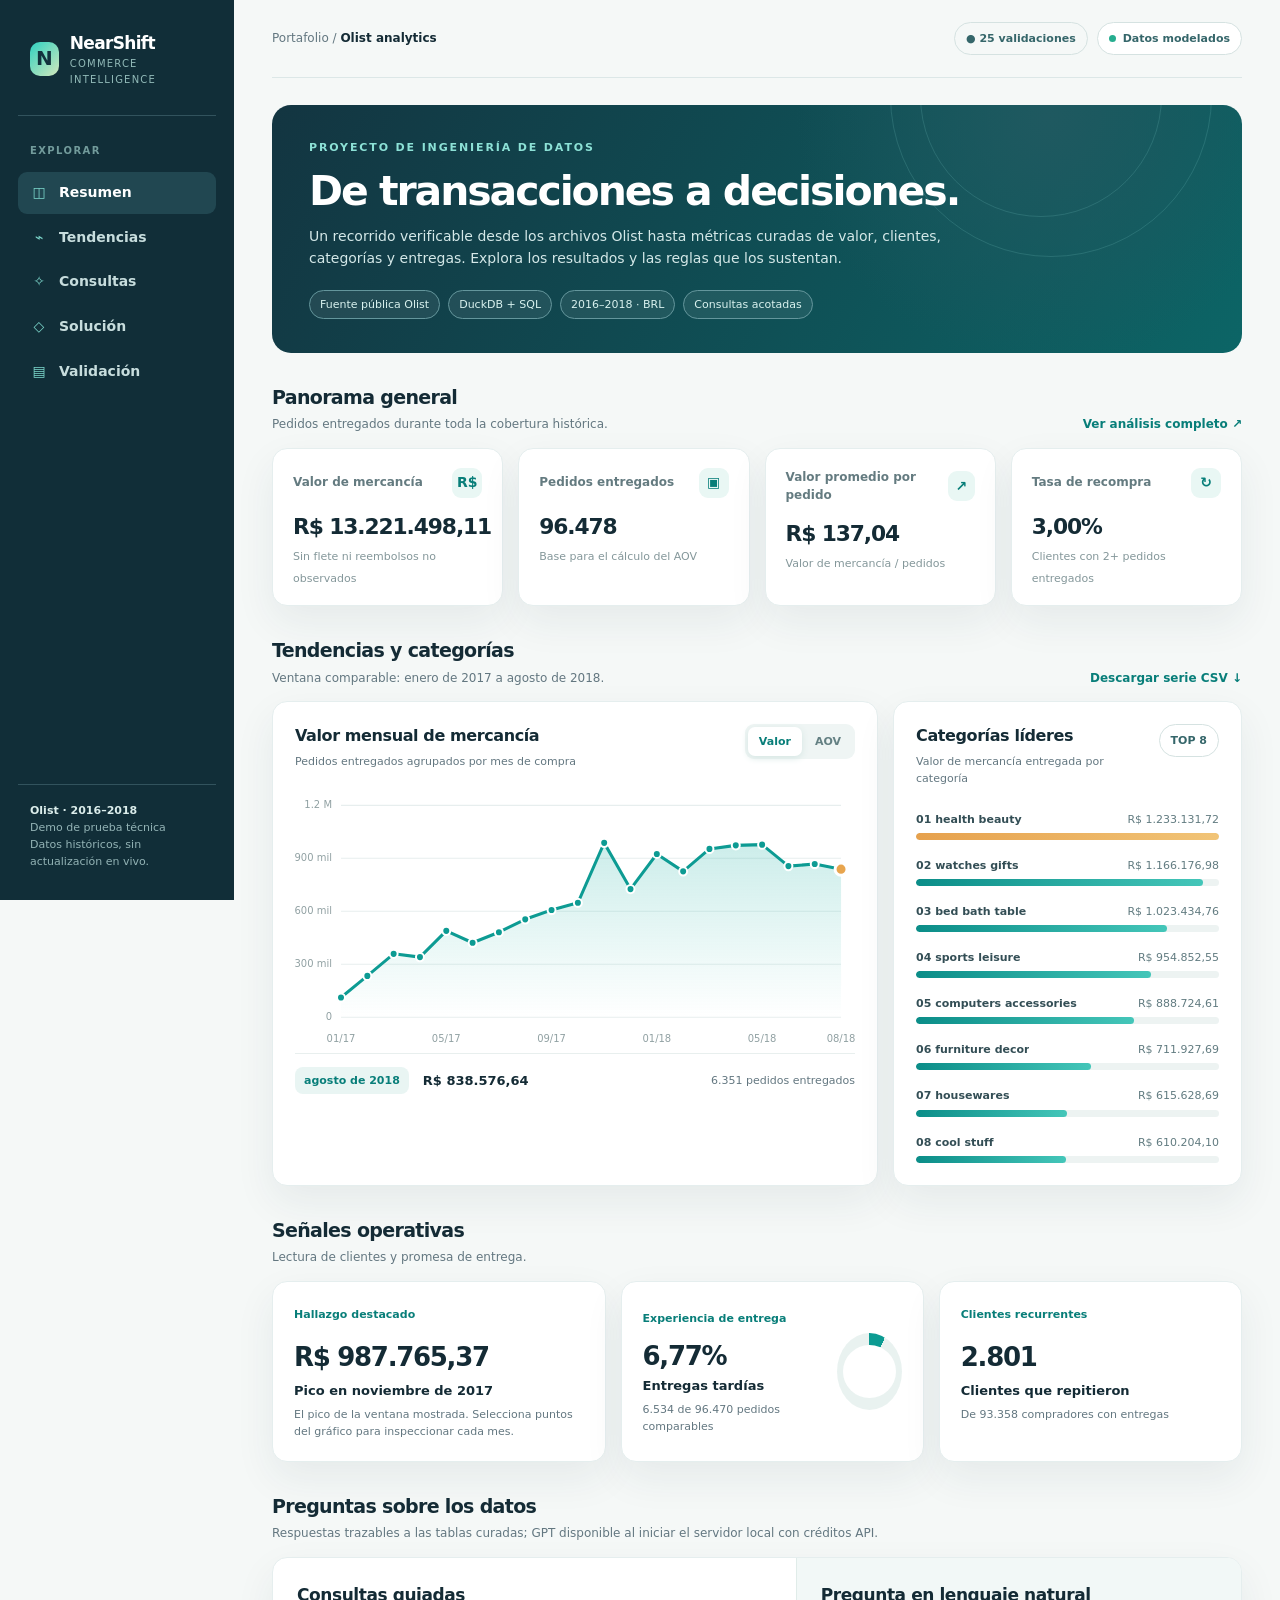
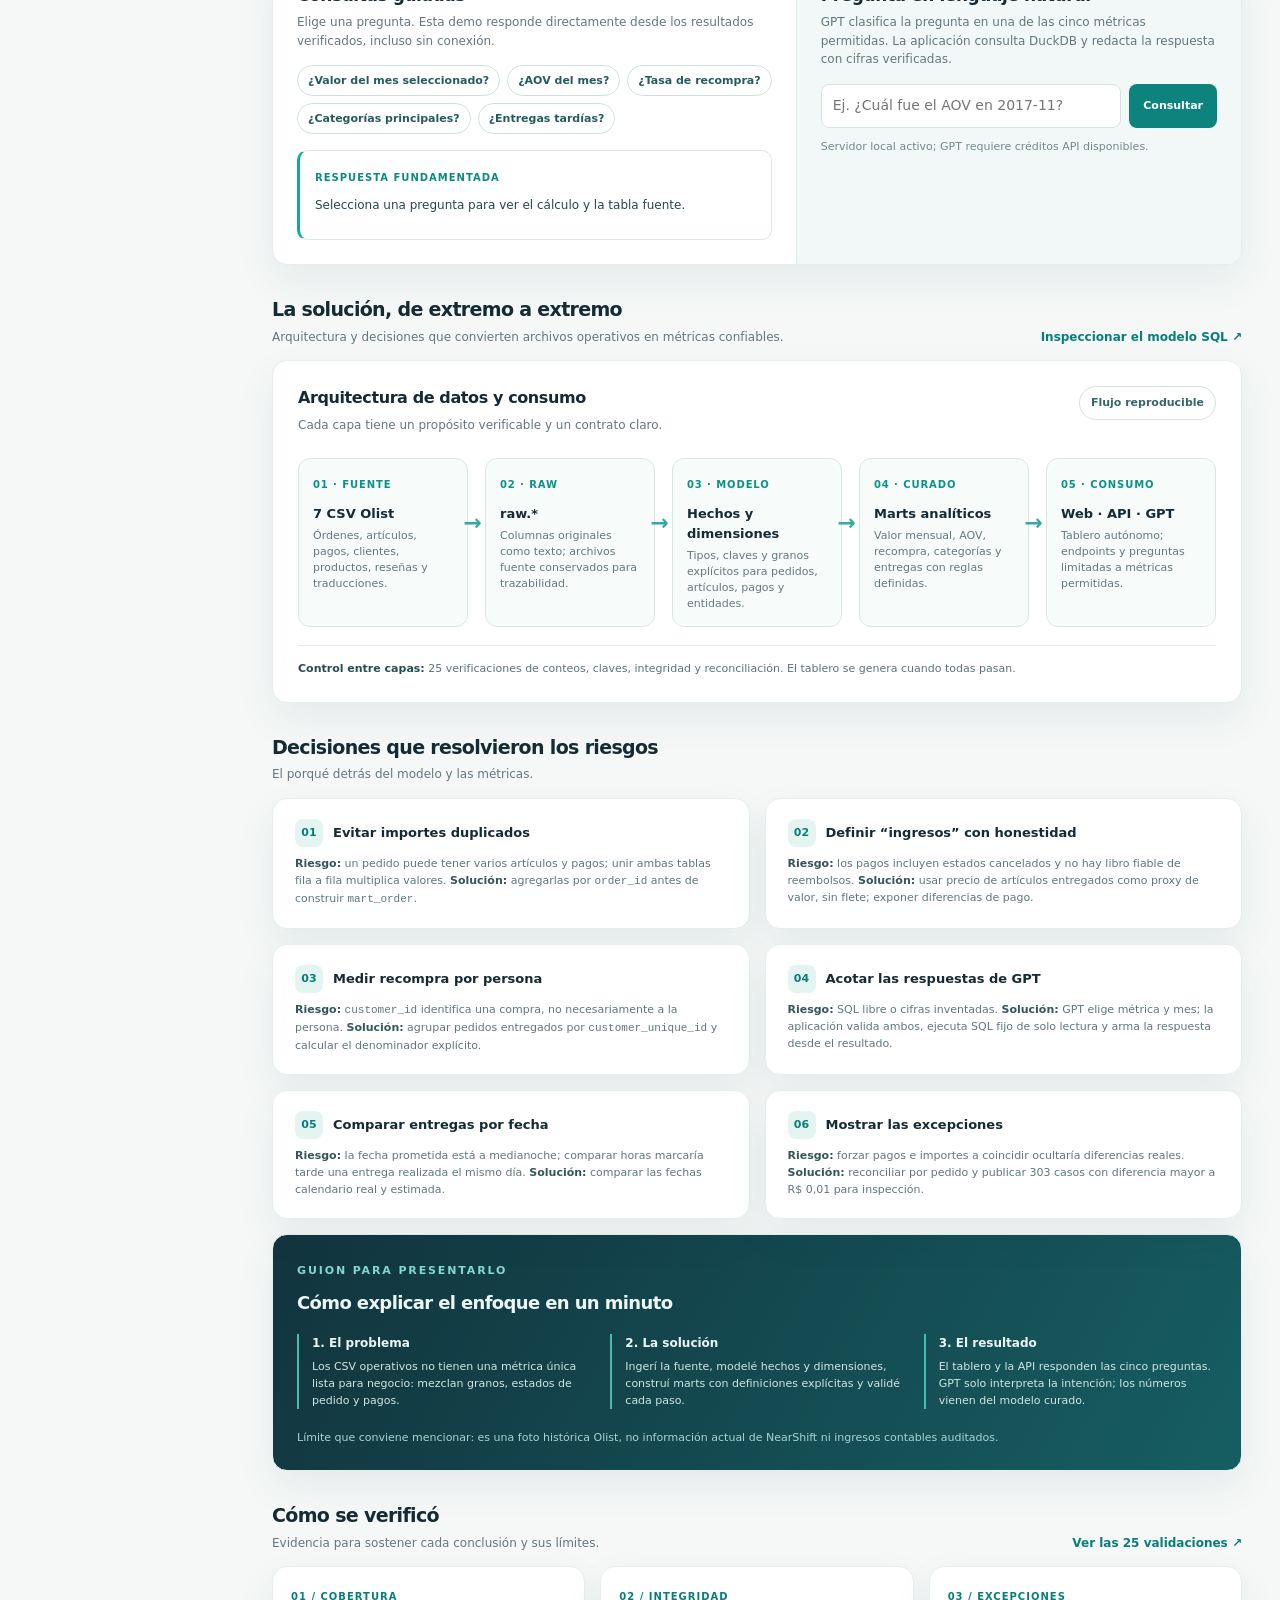
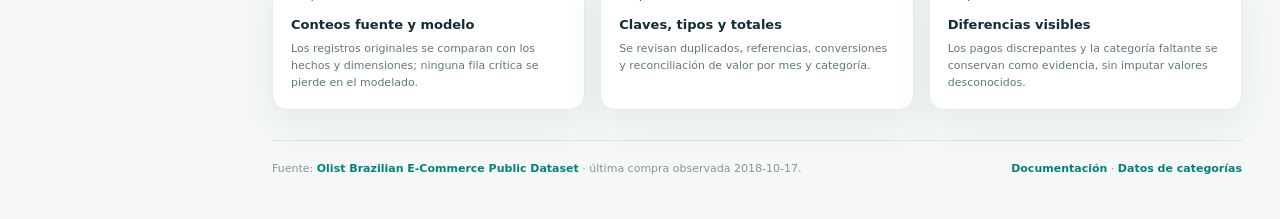
==== showcase/index.html @ 946c764b "Initial NearShift Olist analytics showcase" ====
<!doctype html>
<html lang="es">
<head>
  <meta charset="utf-8">
  <meta name="viewport" content="width=device-width, initial-scale=1">
  <title>NearShift | Olist Commerce Intelligence</title>
  <meta name="description" content="Demo interactiva de ingeniería y analítica de datos sobre el dataset histórico Olist.">
  <style>
    :root{--ink:#142b35;--muted:#637780;--line:#dce7e7;--paper:#f5f8f7;--card:#fff;--teal:#087e79;--teal2:#11a69c;--navy:#12323d;--amber:#e9a64b;--shadow:0 16px 40px rgba(23,63,70,.07)}
    *{box-sizing:border-box}html{scroll-behavior:smooth}body{margin:0;background:var(--paper);color:var(--ink);font-family:Inter,ui-sans-serif,system-ui,-apple-system,"Segoe UI",sans-serif;font-size:14px;line-height:1.55}button,input,select{font:inherit}button{cursor:pointer}a{color:inherit;text-decoration:none}a:hover{text-decoration:underline}
    .shell{display:grid;grid-template-columns:234px minmax(0,1fr);min-height:100vh}.sidebar{background:#112e38;color:#d9e9e8;padding:30px 18px;position:sticky;top:0;height:100vh;display:flex;flex-direction:column}.brand{display:flex;align-items:center;gap:11px;padding:0 12px 28px;border-bottom:1px solid #32535d}.brand-mark{width:34px;height:34px;border-radius:10px;background:linear-gradient(135deg,#2fd1c1,#d3e8bc);display:grid;place-items:center;color:#12323d;font-weight:900;font-size:20px}.brand strong{display:block;color:#fff;font-size:17px;letter-spacing:-.04em}.brand small{display:block;color:#92bab8;font-size:10px;letter-spacing:.12em;text-transform:uppercase}.nav-title{color:#729b9b;text-transform:uppercase;letter-spacing:.14em;font-size:10px;font-weight:800;margin:27px 12px 10px}.nav a{display:flex;gap:11px;align-items:center;padding:10px 12px;border-radius:9px;color:#c7dddd;font-weight:600;margin:3px 0}.nav a:hover,.nav a.active{background:#214751;color:white;text-decoration:none}.nav .icon{width:18px;text-align:center;color:#7bd5ca}.sidebar-bottom{margin-top:auto;padding:17px 12px 0;border-top:1px solid #32535d;color:#93b3b5;font-size:11px}.sidebar-bottom strong{color:#dbedeb}.content{min-width:0;padding:0 38px 45px;max-width:1600px;width:100%;margin:auto}.topbar{height:78px;display:flex;justify-content:space-between;align-items:center;border-bottom:1px solid var(--line);gap:16px}.breadcrumb{font-size:12px;color:var(--muted)}.breadcrumb strong{color:var(--ink)}.top-actions{display:flex;gap:9px;align-items:center}.top-pill{font-size:11px;font-weight:750;white-space:nowrap;padding:7px 11px;border:1px solid #d5e2e1;border-radius:30px;background:#fff;color:#35666a}.top-pill .dot{display:inline-block;background:#26ad8f;width:7px;height:7px;border-radius:50%;margin-right:7px}.top-pill.ghost{background:transparent}
    .hero{margin:27px 0 24px;padding:34px 37px;background:radial-gradient(circle at 80% 5%,#1f5960 0%,transparent 31%),linear-gradient(120deg,#133541,#0c6566);color:white;border-radius:19px;position:relative;overflow:hidden;min-height:210px;display:flex;align-items:center}.hero:before,.hero:after{content:"";position:absolute;border:1px solid rgba(144,224,214,.16);border-radius:50%;width:320px;height:320px;right:30px;top:-170px}.hero:after{width:240px;height:240px;right:80px;top:-130px}.hero-inner{position:relative;z-index:1;max-width:710px}.eyebrow{font-size:11px;text-transform:uppercase;letter-spacing:.17em;font-weight:800;color:#8ce1d6}.hero h1{font-size:clamp(26px,3.2vw,42px);line-height:1.13;letter-spacing:-.05em;margin:12px 0}.hero p{margin:0;color:#d4e8e8;max-width:650px;font-size:14px}.hero-tags{display:flex;gap:8px;flex-wrap:wrap;margin-top:20px}.hero-tags span{font-size:11px;border:1px solid #64969c;border-radius:30px;padding:5px 10px;color:#d9f2ef;background:#ffffff12}
    .section-heading{display:flex;justify-content:space-between;align-items:end;gap:14px;margin:30px 0 14px}.section-heading h2{font-size:19px;letter-spacing:-.035em;margin:0}.section-heading p{color:var(--muted);font-size:12px;margin:3px 0 0}.text-link{color:var(--teal);font-weight:750;font-size:12px}.kpis{display:grid;grid-template-columns:repeat(4,minmax(0,1fr));gap:15px}.card{background:var(--card);border:1px solid #e5eeee;border-radius:15px;box-shadow:var(--shadow)}.kpi{padding:19px 20px 17px;min-height:144px}.kpi-top{display:flex;justify-content:space-between;align-items:center}.kpi .label{font-size:12px;color:#647b80;font-weight:700}.kpi .glyph{width:30px;height:30px;display:grid;place-items:center;border-radius:9px;background:#e9f7f4;color:var(--teal);font-weight:900}.kpi strong{display:block;letter-spacing:-.05em;font-size:clamp(21px,2.2vw,31px);line-height:1.2;margin:16px 0 5px}.kpi small{font-size:11px;color:#84979a}.grid-main{display:grid;grid-template-columns:minmax(0,1.65fr) minmax(300px,.95fr);gap:15px}.chart-card,.categories-card{padding:22px}.card-head{display:flex;justify-content:space-between;align-items:start;gap:12px}.card-head h3{font-size:16px;margin:0;letter-spacing:-.025em}.card-head p{font-size:11px;color:var(--muted);margin:4px 0 0}.segmented{display:flex;padding:3px;gap:2px;background:#eff5f4;border-radius:9px}.segmented button{border:0;background:transparent;color:#648083;font-size:11px;font-weight:800;padding:6px 11px;border-radius:7px}.segmented button.active{background:#fff;color:var(--teal);box-shadow:0 2px 7px #d5e6e3}.chart-wrap{height:260px;margin-top:19px;position:relative}.chart-wrap svg{height:100%;width:100%;overflow:visible}.chart-wrap .grid{stroke:#e7eeee;stroke-width:1}.chart-wrap .axis{fill:#91a1a3;font-size:10px}.chart-wrap .line{stroke:#0d9b93;stroke-width:3;fill:none;stroke-linecap:round;stroke-linejoin:round}.chart-wrap .area{fill:url(#areaFill)}.chart-wrap .point{fill:#0d9b93;stroke:white;stroke-width:2;cursor:pointer}.chart-wrap .point.selected{fill:#e8a54e;stroke:#fff;stroke-width:3}.selection{display:flex;gap:14px;align-items:center;border-top:1px solid #e8efee;padding-top:13px;margin-top:4px}.selection .month{background:#e9f5f3;color:#087e79;font-size:11px;font-weight:800;padding:5px 9px;border-radius:8px;white-space:nowrap}.selection strong{font-size:13px}.selection span:last-child{color:var(--muted);font-size:11px;margin-left:auto}.cat-list{display:grid;gap:17px;margin-top:24px}.cat-row{display:grid;gap:5px}.cat-label{display:flex;justify-content:space-between;gap:10px;font-size:11px}.cat-label strong{font-size:11px;color:#334e55;white-space:nowrap;overflow:hidden;text-overflow:ellipsis}.cat-label span{color:#627c81;white-space:nowrap}.bar-track{height:7px;background:#edf3f2;border-radius:20px;overflow:hidden}.bar{height:100%;background:linear-gradient(90deg,#0b8d88,#44c6b9);border-radius:20px}.cat-row:first-child .bar{background:linear-gradient(90deg,#e6a14d,#f1c477)}
    .insight-grid{display:grid;grid-template-columns:1.1fr 1fr 1fr;gap:15px}.insight{padding:21px;min-height:178px}.insight .number{font-size:26px;letter-spacing:-.05em;font-weight:850;margin:13px 0 3px}.insight h3{margin:0;font-size:13px}.insight p{font-size:11px;color:var(--muted);margin:5px 0 0}.insight .micro{font-size:11px;color:var(--teal);font-weight:750}.donut{width:77px;height:77px;border-radius:50%;background:conic-gradient(#0c9b92 var(--pct),#e9f2f0 0);display:grid;place-items:center;margin:10px 0}.donut:after{content:"";display:block;width:53px;height:53px;background:white;border-radius:50%}.insight.flex{display:flex;align-items:center;justify-content:space-between;gap:15px}.insight.flex .number{margin:7px 0 0}.query-card{display:grid;grid-template-columns:1.08fr .92fr;gap:0;overflow:hidden}.query-left{padding:24px}.query-right{padding:24px;background:#f2f8f7;border-left:1px solid #e0ece9}.query-card h3{margin:0;font-size:17px;letter-spacing:-.025em}.query-card p{font-size:12px;color:var(--muted);margin:5px 0 15px}.question-pills{display:flex;gap:7px;flex-wrap:wrap}.question-pills button{border:1px solid #cde2df;background:#fff;color:#235b61;border-radius:20px;padding:6px 10px;font-size:11px;font-weight:700}.question-pills button:hover{border-color:#0e9c91;color:#087e79}.answer{margin-top:16px;background:#fff;border:1px solid #dce9e7;border-left:3px solid #12a89d;border-radius:10px;padding:15px;min-height:90px}.answer .answer-tag{font-size:10px;letter-spacing:.1em;text-transform:uppercase;color:#0a8b82;font-weight:850}.answer p{color:#254750;margin:8px 0 0;font-size:12px}.ask-form{display:flex;gap:8px}.ask-form input{min-width:0;flex:1;border:1px solid #d4e3e0;border-radius:8px;padding:10px 11px;background:#fff;outline-color:#0c9b92}.ask-form button,.primary{background:#0c837d;border:0;color:white;border-radius:8px;padding:10px 14px;font-weight:800;font-size:11px}.ask-form button:hover,.primary:hover{background:#096c68}.status{font-size:11px;min-height:18px;margin-top:10px;color:#72898c}.status.error{color:#aa573b}.method-grid{display:grid;grid-template-columns:repeat(3,1fr);gap:15px}.method{padding:18px}.method .step{font-size:10px;color:var(--teal);font-weight:850;letter-spacing:.1em}.method h3{font-size:13px;margin:8px 0 5px}.method p{font-size:11px;color:var(--muted);margin:0}.footer{display:flex;justify-content:space-between;gap:15px;border-top:1px solid var(--line);margin-top:30px;padding-top:19px;color:#82969a;font-size:11px}.footer a{color:var(--teal);font-weight:700}
    .kpi strong{font-size:clamp(20px,1.7vw,26px);white-space:nowrap}
    .architecture{padding:25px;overflow:hidden}.architecture-header{display:flex;justify-content:space-between;gap:15px;align-items:start}.architecture-header h3{font-size:16px;margin:0;letter-spacing:-.025em}.architecture-header p{font-size:12px;color:var(--muted);margin:5px 0 0}.architecture-flow{display:grid;grid-template-columns:repeat(5,minmax(0,1fr));gap:17px;margin:23px 0 18px}.architecture-node{position:relative;border:1px solid #d9e7e4;background:#f7fbfa;border-radius:12px;padding:14px;min-height:132px}.architecture-node:not(:last-child):after{content:'→';position:absolute;right:-15px;top:47px;color:#36aaa1;font-size:22px;font-weight:900;z-index:1}.architecture-node .step{color:#0a9289;font-size:10px;font-weight:850;letter-spacing:.09em}.architecture-node strong{display:block;font-size:13px;margin:9px 0 4px}.architecture-node p{font-size:11px;line-height:1.45;color:#627a7f;margin:0}.architecture-footer{border-top:1px solid #e3ecea;padding-top:14px;color:#5b7378;font-size:11px}.architecture-footer strong{color:#244d53}
    .decision-grid{display:grid;grid-template-columns:repeat(2,minmax(0,1fr));gap:15px}.decision{padding:20px 22px}.decision-head{display:flex;align-items:center;gap:10px}.decision-number{display:grid;place-items:center;flex:none;width:28px;height:28px;border-radius:8px;background:#e4f5f1;color:#087e79;font-size:11px;font-weight:900}.decision h3{font-size:13px;margin:0}.decision p{font-size:11px;color:#5e777d;margin:8px 0 0}.decision p strong{color:#34555c}.presenter{margin-top:15px;padding:24px;background:linear-gradient(120deg,#12343e,#165e62);color:#ecf7f5}.presenter .eyebrow{color:#80d9cb}.presenter h3{font-size:18px;letter-spacing:-.035em;margin:8px 0 17px}.presenter-steps{display:grid;grid-template-columns:repeat(3,minmax(0,1fr));gap:20px}.presenter-steps div{border-left:2px solid #46bdb0;padding-left:13px}.presenter-steps strong{display:block;font-size:12px}.presenter-steps p{color:#d0e6e3;font-size:11px;margin:6px 0 0}.presenter-note{font-size:11px;color:#a9d4ce;margin:20px 0 0}
    @media(max-width:1180px){.kpis{grid-template-columns:repeat(2,1fr)}.grid-main{grid-template-columns:1fr}.insight-grid{grid-template-columns:repeat(2,1fr)}.insight-grid .insight:first-child{grid-column:span 2}.query-card{grid-template-columns:1fr}.query-right{border-left:0;border-top:1px solid #e0ece9}}
    @media(max-width:1180px){.architecture-flow{grid-template-columns:repeat(3,minmax(0,1fr))}.architecture-node:not(:last-child):after{display:none}}
    @media(max-width:750px){.shell{display:block}.sidebar{height:auto;position:static;padding:13px 16px;flex-direction:row;align-items:center;justify-content:space-between}.brand{border:0;padding:0}.sidebar-bottom,.nav-title{display:none}.nav{display:flex;gap:4px}.nav a{font-size:0;padding:8px;margin:0}.nav .icon{font-size:16px}.content{padding:0 16px 26px}.topbar{height:58px}.top-pill.ghost{display:none}.hero{padding:26px 23px;min-height:0}.kpis{gap:9px}.grid-main,.insight-grid,.method-grid{gap:9px}.query-card{margin-top:0}.footer{display:block}}
    @media(max-width:750px){.architecture-flow{grid-template-columns:repeat(2,minmax(0,1fr))}.presenter-steps{grid-template-columns:1fr;gap:13px}.decision-grid{grid-template-columns:1fr}}
    @media(max-width:500px){.kpis,.insight-grid,.method-grid{grid-template-columns:1fr}.insight-grid .insight:first-child{grid-column:auto}.kpi{min-height:120px}.card-head{flex-direction:column}.selection{flex-wrap:wrap}.selection span:last-child{margin-left:0}.top-actions .top-pill{font-size:10px}.chart-card,.categories-card,.query-left,.query-right{padding:18px}}
    @media(max-width:500px){.architecture-flow{grid-template-columns:1fr}.architecture{padding:18px}.architecture-header{display:block}}
  </style>
</head>
<body>
<div class="shell">
  <aside class="sidebar" aria-label="Navegación">
    <div class="brand"><div class="brand-mark">N</div><div><strong>NearShift</strong><small>Commerce Intelligence</small></div></div>
    <div class="nav-title">Explorar</div>
    <nav class="nav"><a href="#resumen" class="active" aria-label="Resumen"><span class="icon">◫</span> Resumen</a><a href="#tendencias" aria-label="Tendencias"><span class="icon">⌁</span> Tendencias</a><a href="#consultas" aria-label="Consultas"><span class="icon">✧</span> Consultas</a><a href="#solucion" aria-label="Solución"><span class="icon">◇</span> Solución</a><a href="#metodologia" aria-label="Validación"><span class="icon">▤</span> Validación</a></nav>
    <div class="sidebar-bottom"><strong>Olist · 2016–2018</strong><br>Demo de prueba técnica<br>Datos históricos, sin actualización en vivo.</div>
  </aside>
  <main class="content" id="resumen">
    <header class="topbar"><div class="breadcrumb">Portafolio <span aria-hidden="true">/</span> <strong>Olist analytics</strong></div><div class="top-actions"><span class="top-pill ghost">● 25 validaciones</span><span class="top-pill"><span class="dot"></span>Datos modelados</span></div></header>
    <section class="hero" aria-labelledby="title"><div class="hero-inner"><div class="eyebrow">Proyecto de ingeniería de datos</div><h1 id="title">De transacciones a decisiones.</h1><p>Un recorrido verificable desde los archivos Olist hasta métricas curadas de valor, clientes, categorías y entregas. Explora los resultados y las reglas que los sustentan.</p><div class="hero-tags"><span>Fuente pública Olist</span><span>DuckDB + SQL</span><span>2016–2018 · BRL</span><span>Consultas acotadas</span></div></div></section>
    <div class="section-heading"><div><h2>Panorama general</h2><p>Pedidos entregados durante toda la cobertura histórica.</p></div><a class="text-link" href="../reports/INSIGHTS.md">Ver análisis completo ↗</a></div>
    <section class="kpis" aria-label="Indicadores principales">
      <article class="card kpi"><div class="kpi-top"><span class="label">Valor de mercancía</span><span class="glyph">R$</span></div><strong id="kpi-value">—</strong><small>Sin flete ni reembolsos no observados</small></article>
      <article class="card kpi"><div class="kpi-top"><span class="label">Pedidos entregados</span><span class="glyph">▣</span></div><strong id="kpi-orders">—</strong><small>Base para el cálculo del AOV</small></article>
      <article class="card kpi"><div class="kpi-top"><span class="label">Valor promedio por pedido</span><span class="glyph">↗</span></div><strong id="kpi-aov">—</strong><small>Valor de mercancía / pedidos</small></article>
      <article class="card kpi"><div class="kpi-top"><span class="label">Tasa de recompra</span><span class="glyph">↻</span></div><strong id="kpi-repeat">—</strong><small>Clientes con 2+ pedidos entregados</small></article>
    </section>
    <div class="section-heading" id="tendencias"><div><h2>Tendencias y categorías</h2><p>Ventana comparable: enero de 2017 a agosto de 2018.</p></div><a class="text-link" href="../reports/monthly_metrics.csv" download>Descargar serie CSV ↓</a></div>
    <section class="grid-main">
      <article class="card chart-card"><div class="card-head"><div><h3 id="chart-title">Valor mensual de mercancía</h3><p>Pedidos entregados agrupados por mes de compra</p></div><div class="segmented" role="group" aria-label="Métrica del gráfico"><button id="mode-value" class="active" type="button">Valor</button><button id="mode-aov" type="button">AOV</button></div></div><div class="chart-wrap" id="trend-chart" role="img" aria-label="Tendencia mensual interactiva"></div><div class="selection"><span class="month" id="selected-month">—</span><strong id="selected-value">—</strong><span id="selected-orders">—</span></div></article>
      <article class="card categories-card"><div class="card-head"><div><h3>Categorías líderes</h3><p>Valor de mercancía entregada por categoría</p></div><span class="top-pill ghost">TOP 8</span></div><div class="cat-list" id="category-list"></div></article>
    </section>
    <div class="section-heading"><div><h2>Señales operativas</h2><p>Lectura de clientes y promesa de entrega.</p></div></div>
    <section class="insight-grid">
      <article class="card insight"><span class="micro">Hallazgo destacado</span><div class="number" id="peak-value">—</div><h3 id="peak-title">Mes con mayor valor</h3><p>El pico de la ventana mostrada. Selecciona puntos del gráfico para inspeccionar cada mes.</p></article>
      <article class="card insight flex"><div><span class="micro">Experiencia de entrega</span><div class="number" id="late-rate">—</div><h3>Entregas tardías</h3><p id="late-detail">—</p></div><div class="donut" id="late-donut" aria-hidden="true"></div></article>
      <article class="card insight"><span class="micro">Clientes recurrentes</span><div class="number" id="repeat-count">—</div><h3>Clientes que repitieron</h3><p id="repeat-detail">—</p></article>
    </section>
    <div class="section-heading" id="consultas"><div><h2>Preguntas sobre los datos</h2><p>Respuestas trazables a las tablas curadas; GPT disponible al iniciar el servidor local con créditos API.</p></div></div>
    <section class="card query-card"><div class="query-left"><h3>Consultas guiadas</h3><p>Elige una pregunta. Esta demo responde directamente desde los resultados verificados, incluso sin conexión.</p><div class="question-pills"><button type="button" data-question="revenue">¿Valor del mes seleccionado?</button><button type="button" data-question="aov">¿AOV del mes?</button><button type="button" data-question="repeat">¿Tasa de recompra?</button><button type="button" data-question="categories">¿Categorías principales?</button><button type="button" data-question="late">¿Entregas tardías?</button></div><div class="answer" aria-live="polite"><span class="answer-tag">Respuesta fundamentada</span><p id="guided-answer">Selecciona una pregunta para ver el cálculo y la tabla fuente.</p></div></div><div class="query-right"><h3>Pregunta en lenguaje natural</h3><p>GPT clasifica la pregunta en una de las cinco métricas permitidas. La aplicación consulta DuckDB y redacta la respuesta con cifras verificadas.</p><form class="ask-form" id="ask-form"><input id="question-input" aria-label="Pregunta a GPT" maxlength="1000" placeholder="Ej. ¿Cuál fue el AOV en 2017-11?" required><button type="submit">Consultar</button></form><div class="status" id="ask-status">Ejecuta <code>python showcase_server.py</code> para habilitar esta función.</div><div class="answer" id="gpt-answer-box" hidden aria-live="polite"><span class="answer-tag">GPT + mart curado</span><p id="gpt-answer"></p></div></div></section>
    <div class="section-heading" id="solucion"><div><h2>La solución, de extremo a extremo</h2><p>Arquitectura y decisiones que convierten archivos operativos en métricas confiables.</p></div><a class="text-link" href="../sql/model.sql">Inspeccionar el modelo SQL ↗</a></div>
    <section class="card architecture" aria-labelledby="architecture-title"><div class="architecture-header"><div><h3 id="architecture-title">Arquitectura de datos y consumo</h3><p>Cada capa tiene un propósito verificable y un contrato claro.</p></div><span class="top-pill ghost">Flujo reproducible</span></div><div class="architecture-flow">
      <div class="architecture-node"><span class="step">01 · FUENTE</span><strong>7 CSV Olist</strong><p>Órdenes, artículos, pagos, clientes, productos, reseñas y traducciones.</p></div>
      <div class="architecture-node"><span class="step">02 · RAW</span><strong>raw.*</strong><p>Columnas originales como texto; archivos fuente conservados para trazabilidad.</p></div>
      <div class="architecture-node"><span class="step">03 · MODELO</span><strong>Hechos y dimensiones</strong><p>Tipos, claves y granos explícitos para pedidos, artículos, pagos y entidades.</p></div>
      <div class="architecture-node"><span class="step">04 · CURADO</span><strong>Marts analíticos</strong><p>Valor mensual, AOV, recompra, categorías y entregas con reglas definidas.</p></div>
      <div class="architecture-node"><span class="step">05 · CONSUMO</span><strong>Web · API · GPT</strong><p>Tablero autónomo; endpoints y preguntas limitadas a métricas permitidas.</p></div>
    </div><div class="architecture-footer"><strong>Control entre capas:</strong> 25 verificaciones de conteos, claves, integridad y reconciliación. El tablero se genera cuando todas pasan.</div></section>
    <div class="section-heading"><div><h2>Decisiones que resolvieron los riesgos</h2><p>El porqué detrás del modelo y las métricas.</p></div></div>
    <section class="decision-grid" aria-label="Decisiones técnicas">
      <article class="card decision"><div class="decision-head"><span class="decision-number">01</span><h3>Evitar importes duplicados</h3></div><p><strong>Riesgo:</strong> un pedido puede tener varios artículos y pagos; unir ambas tablas fila a fila multiplica valores. <strong>Solución:</strong> agregarlas por <code>order_id</code> antes de construir <code>mart_order</code>.</p></article>
      <article class="card decision"><div class="decision-head"><span class="decision-number">02</span><h3>Definir “ingresos” con honestidad</h3></div><p><strong>Riesgo:</strong> los pagos incluyen estados cancelados y no hay libro fiable de reembolsos. <strong>Solución:</strong> usar precio de artículos entregados como proxy de valor, sin flete; exponer diferencias de pago.</p></article>
      <article class="card decision"><div class="decision-head"><span class="decision-number">03</span><h3>Medir recompra por persona</h3></div><p><strong>Riesgo:</strong> <code>customer_id</code> identifica una compra, no necesariamente a la persona. <strong>Solución:</strong> agrupar pedidos entregados por <code>customer_unique_id</code> y calcular el denominador explícito.</p></article>
      <article class="card decision"><div class="decision-head"><span class="decision-number">04</span><h3>Acotar las respuestas de GPT</h3></div><p><strong>Riesgo:</strong> SQL libre o cifras inventadas. <strong>Solución:</strong> GPT elige métrica y mes; la aplicación valida ambos, ejecuta SQL fijo de solo lectura y arma la respuesta desde el resultado.</p></article>
      <article class="card decision"><div class="decision-head"><span class="decision-number">05</span><h3>Comparar entregas por fecha</h3></div><p><strong>Riesgo:</strong> la fecha prometida está a medianoche; comparar horas marcaría tarde una entrega realizada el mismo día. <strong>Solución:</strong> comparar las fechas calendario real y estimada.</p></article>
      <article class="card decision"><div class="decision-head"><span class="decision-number">06</span><h3>Mostrar las excepciones</h3></div><p><strong>Riesgo:</strong> forzar pagos e importes a coincidir ocultaría diferencias reales. <strong>Solución:</strong> reconciliar por pedido y publicar 303 casos con diferencia mayor a R$ 0,01 para inspección.</p></article>
    </section>
    <section class="card presenter" aria-labelledby="presenter-title"><span class="eyebrow">Guion para presentarlo</span><h3 id="presenter-title">Cómo explicar el enfoque en un minuto</h3><div class="presenter-steps"><div><strong>1. El problema</strong><p>Los CSV operativos no tienen una métrica única lista para negocio: mezclan granos, estados de pedido y pagos.</p></div><div><strong>2. La solución</strong><p>Ingerí la fuente, modelé hechos y dimensiones, construí marts con definiciones explícitas y validé cada paso.</p></div><div><strong>3. El resultado</strong><p>El tablero y la API responden las cinco preguntas. GPT solo interpreta la intención; los números vienen del modelo curado.</p></div></div><p class="presenter-note">Límite que conviene mencionar: es una foto histórica Olist, no información actual de NearShift ni ingresos contables auditados.</p></section>
    <div class="section-heading" id="metodologia"><div><h2>Cómo se verificó</h2><p>Evidencia para sostener cada conclusión y sus límites.</p></div><a class="text-link" href="../reports/VALIDATION.md">Ver las 25 validaciones ↗</a></div>
    <section class="method-grid"><article class="card method"><span class="step">01 / COBERTURA</span><h3>Conteos fuente y modelo</h3><p>Los registros originales se comparan con los hechos y dimensiones; ninguna fila crítica se pierde en el modelado.</p></article><article class="card method"><span class="step">02 / INTEGRIDAD</span><h3>Claves, tipos y totales</h3><p>Se revisan duplicados, referencias, conversiones y reconciliación de valor por mes y categoría.</p></article><article class="card method"><span class="step">03 / EXCEPCIONES</span><h3>Diferencias visibles</h3><p>Los pagos discrepantes y la categoría faltante se conservan como evidencia, sin imputar valores desconocidos.</p></article></section>
    <footer class="footer"><span>Fuente: <a href="https://www.kaggle.com/datasets/olistbr/brazilian-ecommerce" target="_blank" rel="noopener noreferrer">Olist Brazilian E-Commerce Public Dataset</a> · última compra observada <span id="source-date">—</span>.</span><span><a href="../README.md">Documentación</a> · <a href="../reports/category_metrics.csv" download>Datos de categorías</a></span></footer>
  </main>
</div>
<script id="dashboard-data" type="application/json">{"source":"Olist Brazilian E-Commerce Public Dataset, version 2","source_date":"2018-10-17","months":[{"month":"2017-01","value":111798.36,"orders":750,"aov":149.06,"repeat_rate":0.0334},{"month":"2017-02","value":234223.4,"orders":1653,"aov":141.7,"repeat_rate":0.0135},{"month":"2017-03","value":359198.85,"orders":2546,"aov":141.08,"repeat_rate":0.0167},{"month":"2017-04","value":340669.68,"orders":2303,"aov":147.92,"repeat_rate":0.0189},{"month":"2017-05","value":489338.25,"orders":3546,"aov":138.0,"repeat_rate":0.0267},{"month":"2017-06","value":421923.37,"orders":3135,"aov":134.58,"repeat_rate":0.0302},{"month":"2017-07","value":481604.52,"orders":3872,"aov":124.38,"repeat_rate":0.0305},{"month":"2017-08","value":554699.7,"orders":4193,"aov":132.29,"repeat_rate":0.0309},{"month":"2017-09","value":607399.67,"orders":4150,"aov":146.36,"repeat_rate":0.0345},{"month":"2017-10","value":648247.65,"orders":4478,"aov":144.76,"repeat_rate":0.0326},{"month":"2017-11","value":987765.37,"orders":7289,"aov":135.51,"repeat_rate":0.0306},{"month":"2017-12","value":726033.19,"orders":5513,"aov":131.69,"repeat_rate":0.0306},{"month":"2018-01","value":924645.0,"orders":7069,"aov":130.8,"repeat_rate":0.032},{"month":"2018-02","value":826437.13,"orders":6555,"aov":126.08,"repeat_rate":0.0394},{"month":"2018-03","value":953356.25,"orders":7003,"aov":136.14,"repeat_rate":0.0325},{"month":"2018-04","value":973534.09,"orders":6798,"aov":143.21,"repeat_rate":0.0313},{"month":"2018-05","value":977544.69,"orders":6749,"aov":144.84,"repeat_rate":0.0351},{"month":"2018-06","value":856077.86,"orders":6099,"aov":140.36,"repeat_rate":0.0355},{"month":"2018-07","value":867953.46,"orders":6159,"aov":140.92,"repeat_rate":0.0341},{"month":"2018-08","value":838576.64,"orders":6351,"aov":132.04,"repeat_rate":0.0317}],"categories":[{"name":"health_beauty","value":1233131.72},{"name":"watches_gifts","value":1166176.98},{"name":"bed_bath_table","value":1023434.76},{"name":"sports_leisure","value":954852.55},{"name":"computers_accessories","value":888724.61},{"name":"furniture_decor","value":711927.69},{"name":"housewares","value":615628.69},{"name":"cool_stuff","value":610204.1}],"overall":{"value":13221498.11,"orders":96478,"aov":137.0415857501192,"repeat_customers":2801,"customers":93358,"repeat_rate":3.0002784978255748,"late_orders":6534,"comparable_orders":96470,"late_rate":6.7730900798175595}}</script>
<script>
(() => {
  const data = JSON.parse(document.getElementById('dashboard-data').textContent);
  const number = new Intl.NumberFormat('es-CO');
  const money = value => 'R$ ' + new Intl.NumberFormat('es-CO',{minimumFractionDigits:2,maximumFractionDigits:2}).format(value);
  const percent = value => new Intl.NumberFormat('es-CO',{minimumFractionDigits:2,maximumFractionDigits:2}).format(value) + '%';
  const compact = value => value >= 1000000 ? (value/1000000).toFixed(1) + ' M' : value >= 1000 ? Math.round(value/1000) + ' mil' : Math.round(value).toString();
  const monthName = month => new Intl.DateTimeFormat('es-CO',{month:'long',year:'numeric',timeZone:'UTC'}).format(new Date(month+'-01T00:00:00Z'));
  const el = id => document.getElementById(id);
  let mode = 'value';
  let selected = data.months[data.months.length-1];
  const svgNS = 'http://www.w3.org/2000/svg';
  const makeSvg = (name, attrs) => { const node=document.createElementNS(svgNS,name); for(const [key,value] of Object.entries(attrs)) node.setAttribute(key,String(value)); return node; };
  const navLinks=[...document.querySelectorAll('.nav a')];
  const updateNav=()=>{const hash=location.hash||'#resumen';navLinks.forEach(link=>link.classList.toggle('active',link.getAttribute('href')===hash));};
  window.addEventListener('hashchange',updateNav);updateNav();

  function renderChart(){
    const root=el('trend-chart'); root.replaceChildren();
    const width=Math.max(500,root.clientWidth||660), height=254;
    const svg=makeSvg('svg',{viewBox:`0 0 ${width} ${height}`,preserveAspectRatio:'none','aria-hidden':'true'});
    const defs=makeSvg('defs',{}), gradient=makeSvg('linearGradient',{id:'areaFill',x1:'0',y1:'0',x2:'0',y2:'1'});
    gradient.append(makeSvg('stop',{offset:'0%','stop-color':'#34b8ac','stop-opacity':'.25'}),makeSvg('stop',{offset:'100%','stop-color':'#34b8ac','stop-opacity':'0'}));defs.append(gradient);svg.append(defs);
    const left=46,right=14,top=16,bottom=31,plotW=width-left-right,plotH=height-top-bottom;
    const vals=data.months.map(row=>row[mode]);
    const max=Math.ceil(Math.max(...vals)*1.13/(mode==='value'?100000:10))*(mode==='value'?100000:10);
    for(let i=0;i<=4;i++){const y=top+plotH*i/4;svg.append(makeSvg('line',{x1:left,y1:y,x2:width-right,y2:y,class:'grid'}));const label=makeSvg('text',{x:left-9,y:y+3,'text-anchor':'end',class:'axis'});label.textContent=compact(max*(1-i/4));svg.append(label);}
    const points=data.months.map((row,i)=>({x:left+plotW*i/(data.months.length-1),y:top+plotH*(1-row[mode]/max),row}));
    const d=points.map((p,i)=>(i?'L':'M')+p.x.toFixed(2)+' '+p.y.toFixed(2)).join(' ');
    svg.append(makeSvg('path',{d:`${d} L ${points.at(-1).x} ${top+plotH} L ${points[0].x} ${top+plotH} Z`,class:'area'}));
    svg.append(makeSvg('path',{d,class:'line'}));
    points.forEach((p,i)=>{const circle=makeSvg('circle',{cx:p.x,cy:p.y,r:p.row.month===selected.month?6:4,class:'point'+(p.row.month===selected.month?' selected':'')});circle.addEventListener('click',()=>{selected=p.row;renderChart();renderSelection();});const title=makeSvg('title',{});title.textContent=monthName(p.row.month)+': '+(mode==='value'?money(p.row.value):money(p.row.aov));circle.append(title);svg.append(circle);if(i%4===0||i===points.length-1){const label=makeSvg('text',{x:p.x,y:height-7,'text-anchor':'middle',class:'axis'});label.textContent=p.row.month.slice(5)+'/'+p.row.month.slice(2,4);svg.append(label);}});
    root.append(svg);
  }
  function renderSelection(){el('selected-month').textContent=monthName(selected.month);el('selected-value').textContent=mode==='value'?money(selected.value):money(selected.aov)+' / pedido';el('selected-orders').textContent=number.format(selected.orders)+' pedidos entregados';}
  function renderCategories(){const root=el('category-list');root.replaceChildren();const max=data.categories[0].value;data.categories.forEach((row,i)=>{const wrapper=document.createElement('div');wrapper.className='cat-row';const labels=document.createElement('div');labels.className='cat-label';const name=document.createElement('strong');name.textContent=String(i+1).padStart(2,'0')+'  '+row.name.replaceAll('_',' ');const value=document.createElement('span');value.textContent=money(row.value);labels.append(name,value);const track=document.createElement('div');track.className='bar-track';const bar=document.createElement('div');bar.className='bar';bar.style.width=(100*row.value/max).toFixed(1)+'%';track.append(bar);wrapper.append(labels,track);root.append(wrapper);});}
  function guided(kind){let answer='';if(kind==='revenue')answer=`${monthName(selected.month)}: ${money(selected.value)} de mercancía entregada en ${number.format(selected.orders)} pedidos. Fuente: analytics.mart_monthly_metrics. Excluye flete y reembolsos no observados.`;
    if(kind==='aov')answer=`AOV de ${monthName(selected.month)}: ${money(selected.aov)} por pedido entregado. Es el valor de mercancía dividido entre ${number.format(selected.orders)} pedidos. Fuente: analytics.mart_monthly_metrics.`;
    if(kind==='repeat')answer=`Tasa de recompra histórica: ${percent(data.overall.repeat_rate)} (${number.format(data.overall.repeat_customers)} de ${number.format(data.overall.customers)} clientes con al menos un pedido entregado). Fuente: analytics.mart_customer_repeat.`;
    if(kind==='categories')answer=`Líder: ${data.categories[0].name.replaceAll('_',' ')} con ${money(data.categories[0].value)} de mercancía entregada. Fuente: analytics.mart_category_metrics.`;
    if(kind==='late')answer=`Entregas tardías: ${percent(data.overall.late_rate)} (${number.format(data.overall.late_orders)} de ${number.format(data.overall.comparable_orders)} pedidos con fechas comparables). Fuente: analytics.mart_delivery.`;
    el('guided-answer').textContent=answer+' Datos históricos Olist 2016–2018.';
  }
  el('kpi-value').textContent=money(data.overall.value);el('kpi-orders').textContent=number.format(data.overall.orders);el('kpi-aov').textContent=money(data.overall.aov);el('kpi-repeat').textContent=percent(data.overall.repeat_rate);
  el('late-rate').textContent=percent(data.overall.late_rate);el('late-detail').textContent=number.format(data.overall.late_orders)+' de '+number.format(data.overall.comparable_orders)+' pedidos comparables';el('late-donut').style.setProperty('--pct',data.overall.late_rate+'%');
  el('repeat-count').textContent=number.format(data.overall.repeat_customers);el('repeat-detail').textContent='De '+number.format(data.overall.customers)+' compradores con entregas';el('source-date').textContent=data.source_date;
  if(location.protocol!=='file:')el('ask-status').textContent='Servidor local activo; GPT requiere créditos API disponibles.';
  const peak=data.months.reduce((a,b)=>a.value>b.value?a:b);el('peak-value').textContent=money(peak.value);el('peak-title').textContent='Pico en '+monthName(peak.month);
  el('mode-value').addEventListener('click',()=>{mode='value';el('mode-value').classList.add('active');el('mode-aov').classList.remove('active');el('chart-title').textContent='Valor mensual de mercancía';renderChart();renderSelection();});
  el('mode-aov').addEventListener('click',()=>{mode='aov';el('mode-aov').classList.add('active');el('mode-value').classList.remove('active');el('chart-title').textContent='Valor promedio por pedido';renderChart();renderSelection();});
  document.querySelectorAll('[data-question]').forEach(button=>button.addEventListener('click',()=>guided(button.dataset.question)));
  el('ask-form').addEventListener('submit',async event=>{event.preventDefault();const question=el('question-input').value.trim();if(!question)return;const status=el('ask-status');status.classList.remove('error');el('gpt-answer-box').hidden=true;if(location.protocol==='file:'){status.textContent='Para usar GPT, inicia python showcase_server.py y abre http://127.0.0.1:8001/';status.classList.add('error');return;}status.textContent='Consultando la métrica curada…';try{const response=await fetch('/api/ask',{method:'POST',headers:{'Content-Type':'application/json'},body:JSON.stringify({question})});const payload=await response.json();if(!response.ok)throw new Error(payload.message||'No se pudo completar la consulta.');el('gpt-answer').textContent=payload.answer;el('gpt-answer-box').hidden=false;status.textContent='Respuesta generada desde los marts curados.';}catch(error){status.textContent=error.message;status.classList.add('error');}});
  renderChart();renderSelection();renderCategories();
  window.addEventListener('resize',()=>renderChart());
})();
</script>
</body>
</html>
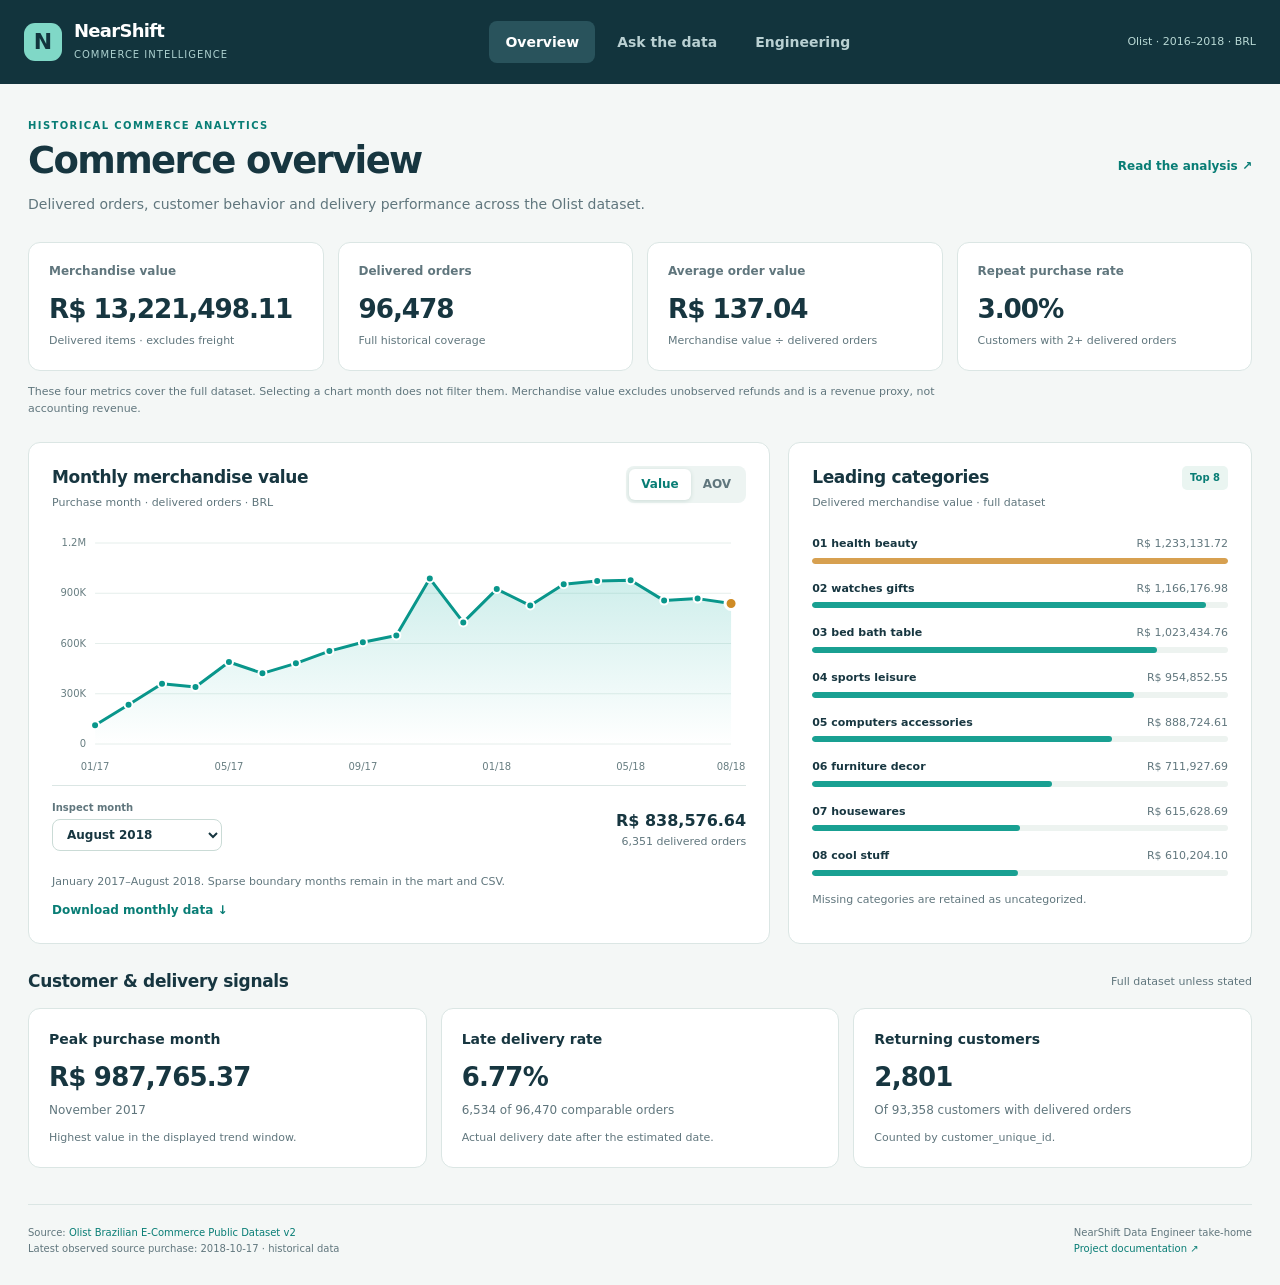
==== commit 1026c386: "Add governed MCP queries, English dashboard and Render Free deployment" ====
--- a/showcase/index.html
+++ b/showcase/index.html
@@ -1,137 +1,554 @@
 <!doctype html>
-<html lang="es">
+<html lang="en">
 <head>
   <meta charset="utf-8">
   <meta name="viewport" content="width=device-width, initial-scale=1">
   <title>NearShift | Olist Commerce Intelligence</title>
-  <meta name="description" content="Demo interactiva de ingeniería y analítica de datos sobre el dataset histórico Olist.">
-  <style>
-    :root{--ink:#142b35;--muted:#637780;--line:#dce7e7;--paper:#f5f8f7;--card:#fff;--teal:#087e79;--teal2:#11a69c;--navy:#12323d;--amber:#e9a64b;--shadow:0 16px 40px rgba(23,63,70,.07)}
-    *{box-sizing:border-box}html{scroll-behavior:smooth}body{margin:0;background:var(--paper);color:var(--ink);font-family:Inter,ui-sans-serif,system-ui,-apple-system,"Segoe UI",sans-serif;font-size:14px;line-height:1.55}button,input,select{font:inherit}button{cursor:pointer}a{color:inherit;text-decoration:none}a:hover{text-decoration:underline}
-    .shell{display:grid;grid-template-columns:234px minmax(0,1fr);min-height:100vh}.sidebar{background:#112e38;color:#d9e9e8;padding:30px 18px;position:sticky;top:0;height:100vh;display:flex;flex-direction:column}.brand{display:flex;align-items:center;gap:11px;padding:0 12px 28px;border-bottom:1px solid #32535d}.brand-mark{width:34px;height:34px;border-radius:10px;background:linear-gradient(135deg,#2fd1c1,#d3e8bc);display:grid;place-items:center;color:#12323d;font-weight:900;font-size:20px}.brand strong{display:block;color:#fff;font-size:17px;letter-spacing:-.04em}.brand small{display:block;color:#92bab8;font-size:10px;letter-spacing:.12em;text-transform:uppercase}.nav-title{color:#729b9b;text-transform:uppercase;letter-spacing:.14em;font-size:10px;font-weight:800;margin:27px 12px 10px}.nav a{display:flex;gap:11px;align-items:center;padding:10px 12px;border-radius:9px;color:#c7dddd;font-weight:600;margin:3px 0}.nav a:hover,.nav a.active{background:#214751;color:white;text-decoration:none}.nav .icon{width:18px;text-align:center;color:#7bd5ca}.sidebar-bottom{margin-top:auto;padding:17px 12px 0;border-top:1px solid #32535d;color:#93b3b5;font-size:11px}.sidebar-bottom strong{color:#dbedeb}.content{min-width:0;padding:0 38px 45px;max-width:1600px;width:100%;margin:auto}.topbar{height:78px;display:flex;justify-content:space-between;align-items:center;border-bottom:1px solid var(--line);gap:16px}.breadcrumb{font-size:12px;color:var(--muted)}.breadcrumb strong{color:var(--ink)}.top-actions{display:flex;gap:9px;align-items:center}.top-pill{font-size:11px;font-weight:750;white-space:nowrap;padding:7px 11px;border:1px solid #d5e2e1;border-radius:30px;background:#fff;color:#35666a}.top-pill .dot{display:inline-block;background:#26ad8f;width:7px;height:7px;border-radius:50%;margin-right:7px}.top-pill.ghost{background:transparent}
-    .hero{margin:27px 0 24px;padding:34px 37px;background:radial-gradient(circle at 80% 5%,#1f5960 0%,transparent 31%),linear-gradient(120deg,#133541,#0c6566);color:white;border-radius:19px;position:relative;overflow:hidden;min-height:210px;display:flex;align-items:center}.hero:before,.hero:after{content:"";position:absolute;border:1px solid rgba(144,224,214,.16);border-radius:50%;width:320px;height:320px;right:30px;top:-170px}.hero:after{width:240px;height:240px;right:80px;top:-130px}.hero-inner{position:relative;z-index:1;max-width:710px}.eyebrow{font-size:11px;text-transform:uppercase;letter-spacing:.17em;font-weight:800;color:#8ce1d6}.hero h1{font-size:clamp(26px,3.2vw,42px);line-height:1.13;letter-spacing:-.05em;margin:12px 0}.hero p{margin:0;color:#d4e8e8;max-width:650px;font-size:14px}.hero-tags{display:flex;gap:8px;flex-wrap:wrap;margin-top:20px}.hero-tags span{font-size:11px;border:1px solid #64969c;border-radius:30px;padding:5px 10px;color:#d9f2ef;background:#ffffff12}
-    .section-heading{display:flex;justify-content:space-between;align-items:end;gap:14px;margin:30px 0 14px}.section-heading h2{font-size:19px;letter-spacing:-.035em;margin:0}.section-heading p{color:var(--muted);font-size:12px;margin:3px 0 0}.text-link{color:var(--teal);font-weight:750;font-size:12px}.kpis{display:grid;grid-template-columns:repeat(4,minmax(0,1fr));gap:15px}.card{background:var(--card);border:1px solid #e5eeee;border-radius:15px;box-shadow:var(--shadow)}.kpi{padding:19px 20px 17px;min-height:144px}.kpi-top{display:flex;justify-content:space-between;align-items:center}.kpi .label{font-size:12px;color:#647b80;font-weight:700}.kpi .glyph{width:30px;height:30px;display:grid;place-items:center;border-radius:9px;background:#e9f7f4;color:var(--teal);font-weight:900}.kpi strong{display:block;letter-spacing:-.05em;font-size:clamp(21px,2.2vw,31px);line-height:1.2;margin:16px 0 5px}.kpi small{font-size:11px;color:#84979a}.grid-main{display:grid;grid-template-columns:minmax(0,1.65fr) minmax(300px,.95fr);gap:15px}.chart-card,.categories-card{padding:22px}.card-head{display:flex;justify-content:space-between;align-items:start;gap:12px}.card-head h3{font-size:16px;margin:0;letter-spacing:-.025em}.card-head p{font-size:11px;color:var(--muted);margin:4px 0 0}.segmented{display:flex;padding:3px;gap:2px;background:#eff5f4;border-radius:9px}.segmented button{border:0;background:transparent;color:#648083;font-size:11px;font-weight:800;padding:6px 11px;border-radius:7px}.segmented button.active{background:#fff;color:var(--teal);box-shadow:0 2px 7px #d5e6e3}.chart-wrap{height:260px;margin-top:19px;position:relative}.chart-wrap svg{height:100%;width:100%;overflow:visible}.chart-wrap .grid{stroke:#e7eeee;stroke-width:1}.chart-wrap .axis{fill:#91a1a3;font-size:10px}.chart-wrap .line{stroke:#0d9b93;stroke-width:3;fill:none;stroke-linecap:round;stroke-linejoin:round}.chart-wrap .area{fill:url(#areaFill)}.chart-wrap .point{fill:#0d9b93;stroke:white;stroke-width:2;cursor:pointer}.chart-wrap .point.selected{fill:#e8a54e;stroke:#fff;stroke-width:3}.selection{display:flex;gap:14px;align-items:center;border-top:1px solid #e8efee;padding-top:13px;margin-top:4px}.selection .month{background:#e9f5f3;color:#087e79;font-size:11px;font-weight:800;padding:5px 9px;border-radius:8px;white-space:nowrap}.selection strong{font-size:13px}.selection span:last-child{color:var(--muted);font-size:11px;margin-left:auto}.cat-list{display:grid;gap:17px;margin-top:24px}.cat-row{display:grid;gap:5px}.cat-label{display:flex;justify-content:space-between;gap:10px;font-size:11px}.cat-label strong{font-size:11px;color:#334e55;white-space:nowrap;overflow:hidden;text-overflow:ellipsis}.cat-label span{color:#627c81;white-space:nowrap}.bar-track{height:7px;background:#edf3f2;border-radius:20px;overflow:hidden}.bar{height:100%;background:linear-gradient(90deg,#0b8d88,#44c6b9);border-radius:20px}.cat-row:first-child .bar{background:linear-gradient(90deg,#e6a14d,#f1c477)}
-    .insight-grid{display:grid;grid-template-columns:1.1fr 1fr 1fr;gap:15px}.insight{padding:21px;min-height:178px}.insight .number{font-size:26px;letter-spacing:-.05em;font-weight:850;margin:13px 0 3px}.insight h3{margin:0;font-size:13px}.insight p{font-size:11px;color:var(--muted);margin:5px 0 0}.insight .micro{font-size:11px;color:var(--teal);font-weight:750}.donut{width:77px;height:77px;border-radius:50%;background:conic-gradient(#0c9b92 var(--pct),#e9f2f0 0);display:grid;place-items:center;margin:10px 0}.donut:after{content:"";display:block;width:53px;height:53px;background:white;border-radius:50%}.insight.flex{display:flex;align-items:center;justify-content:space-between;gap:15px}.insight.flex .number{margin:7px 0 0}.query-card{display:grid;grid-template-columns:1.08fr .92fr;gap:0;overflow:hidden}.query-left{padding:24px}.query-right{padding:24px;background:#f2f8f7;border-left:1px solid #e0ece9}.query-card h3{margin:0;font-size:17px;letter-spacing:-.025em}.query-card p{font-size:12px;color:var(--muted);margin:5px 0 15px}.question-pills{display:flex;gap:7px;flex-wrap:wrap}.question-pills button{border:1px solid #cde2df;background:#fff;color:#235b61;border-radius:20px;padding:6px 10px;font-size:11px;font-weight:700}.question-pills button:hover{border-color:#0e9c91;color:#087e79}.answer{margin-top:16px;background:#fff;border:1px solid #dce9e7;border-left:3px solid #12a89d;border-radius:10px;padding:15px;min-height:90px}.answer .answer-tag{font-size:10px;letter-spacing:.1em;text-transform:uppercase;color:#0a8b82;font-weight:850}.answer p{color:#254750;margin:8px 0 0;font-size:12px}.ask-form{display:flex;gap:8px}.ask-form input{min-width:0;flex:1;border:1px solid #d4e3e0;border-radius:8px;padding:10px 11px;background:#fff;outline-color:#0c9b92}.ask-form button,.primary{background:#0c837d;border:0;color:white;border-radius:8px;padding:10px 14px;font-weight:800;font-size:11px}.ask-form button:hover,.primary:hover{background:#096c68}.status{font-size:11px;min-height:18px;margin-top:10px;color:#72898c}.status.error{color:#aa573b}.method-grid{display:grid;grid-template-columns:repeat(3,1fr);gap:15px}.method{padding:18px}.method .step{font-size:10px;color:var(--teal);font-weight:850;letter-spacing:.1em}.method h3{font-size:13px;margin:8px 0 5px}.method p{font-size:11px;color:var(--muted);margin:0}.footer{display:flex;justify-content:space-between;gap:15px;border-top:1px solid var(--line);margin-top:30px;padding-top:19px;color:#82969a;font-size:11px}.footer a{color:var(--teal);font-weight:700}
-    .kpi strong{font-size:clamp(20px,1.7vw,26px);white-space:nowrap}
-    .architecture{padding:25px;overflow:hidden}.architecture-header{display:flex;justify-content:space-between;gap:15px;align-items:start}.architecture-header h3{font-size:16px;margin:0;letter-spacing:-.025em}.architecture-header p{font-size:12px;color:var(--muted);margin:5px 0 0}.architecture-flow{display:grid;grid-template-columns:repeat(5,minmax(0,1fr));gap:17px;margin:23px 0 18px}.architecture-node{position:relative;border:1px solid #d9e7e4;background:#f7fbfa;border-radius:12px;padding:14px;min-height:132px}.architecture-node:not(:last-child):after{content:'→';position:absolute;right:-15px;top:47px;color:#36aaa1;font-size:22px;font-weight:900;z-index:1}.architecture-node .step{color:#0a9289;font-size:10px;font-weight:850;letter-spacing:.09em}.architecture-node strong{display:block;font-size:13px;margin:9px 0 4px}.architecture-node p{font-size:11px;line-height:1.45;color:#627a7f;margin:0}.architecture-footer{border-top:1px solid #e3ecea;padding-top:14px;color:#5b7378;font-size:11px}.architecture-footer strong{color:#244d53}
-    .decision-grid{display:grid;grid-template-columns:repeat(2,minmax(0,1fr));gap:15px}.decision{padding:20px 22px}.decision-head{display:flex;align-items:center;gap:10px}.decision-number{display:grid;place-items:center;flex:none;width:28px;height:28px;border-radius:8px;background:#e4f5f1;color:#087e79;font-size:11px;font-weight:900}.decision h3{font-size:13px;margin:0}.decision p{font-size:11px;color:#5e777d;margin:8px 0 0}.decision p strong{color:#34555c}.presenter{margin-top:15px;padding:24px;background:linear-gradient(120deg,#12343e,#165e62);color:#ecf7f5}.presenter .eyebrow{color:#80d9cb}.presenter h3{font-size:18px;letter-spacing:-.035em;margin:8px 0 17px}.presenter-steps{display:grid;grid-template-columns:repeat(3,minmax(0,1fr));gap:20px}.presenter-steps div{border-left:2px solid #46bdb0;padding-left:13px}.presenter-steps strong{display:block;font-size:12px}.presenter-steps p{color:#d0e6e3;font-size:11px;margin:6px 0 0}.presenter-note{font-size:11px;color:#a9d4ce;margin:20px 0 0}
-    @media(max-width:1180px){.kpis{grid-template-columns:repeat(2,1fr)}.grid-main{grid-template-columns:1fr}.insight-grid{grid-template-columns:repeat(2,1fr)}.insight-grid .insight:first-child{grid-column:span 2}.query-card{grid-template-columns:1fr}.query-right{border-left:0;border-top:1px solid #e0ece9}}
-    @media(max-width:1180px){.architecture-flow{grid-template-columns:repeat(3,minmax(0,1fr))}.architecture-node:not(:last-child):after{display:none}}
-    @media(max-width:750px){.shell{display:block}.sidebar{height:auto;position:static;padding:13px 16px;flex-direction:row;align-items:center;justify-content:space-between}.brand{border:0;padding:0}.sidebar-bottom,.nav-title{display:none}.nav{display:flex;gap:4px}.nav a{font-size:0;padding:8px;margin:0}.nav .icon{font-size:16px}.content{padding:0 16px 26px}.topbar{height:58px}.top-pill.ghost{display:none}.hero{padding:26px 23px;min-height:0}.kpis{gap:9px}.grid-main,.insight-grid,.method-grid{gap:9px}.query-card{margin-top:0}.footer{display:block}}
-    @media(max-width:750px){.architecture-flow{grid-template-columns:repeat(2,minmax(0,1fr))}.presenter-steps{grid-template-columns:1fr;gap:13px}.decision-grid{grid-template-columns:1fr}}
-    @media(max-width:500px){.kpis,.insight-grid,.method-grid{grid-template-columns:1fr}.insight-grid .insight:first-child{grid-column:auto}.kpi{min-height:120px}.card-head{flex-direction:column}.selection{flex-wrap:wrap}.selection span:last-child{margin-left:0}.top-actions .top-pill{font-size:10px}.chart-card,.categories-card,.query-left,.query-right{padding:18px}}
-    @media(max-width:500px){.architecture-flow{grid-template-columns:1fr}.architecture{padding:18px}.architecture-header{display:block}}
-  </style>
+  <meta name="description" content="Historical Olist commerce metrics with source-backed queries and a reproducible data pipeline.">
+  <style>:root {
+  --ink: #173640;
+  --muted: #60767d;
+  --line: #dbe6e4;
+  --paper: #f4f7f6;
+  --teal: #087d75;
+  --navy: #12343d;
+}
+* { box-sizing: border-box; }
+[hidden] { display: none !important; }
+body { margin: 0; background: var(--paper); color: var(--ink); font: 14px/1.6 "Segoe UI", system-ui, sans-serif; }
+button, input, select, textarea { font: inherit; }
+button { cursor: pointer; }
+button:disabled { opacity: .55; cursor: wait; }
+a { color: var(--teal); text-decoration: none; }
+a:hover { text-decoration: underline; }
+button:focus-visible, a:focus-visible, input:focus-visible, select:focus-visible, textarea:focus-visible, summary:focus-visible { outline: 3px solid #dd9e31; outline-offset: 3px; }
+h1, h2, h3, p { margin: 0; }
+h1 { font-size: clamp(28px, 3vw, 37px); line-height: 1.2; letter-spacing: -.045em; margin: 5px 0 10px; }
+h2 { font-size: 17px; line-height: 1.4; letter-spacing: -.02em; }
+h3 { font-size: 14px; line-height: 1.5; }
+.skip-link { position: absolute; top: -60px; left: 16px; background: white; padding: 10px; z-index: 5; }
+.skip-link:focus { top: 8px; }
+.app-header { min-height: 84px; padding: 14px max(24px, calc((100vw - 1320px) / 2)); background: var(--navy); color: white; display: flex; gap: 30px; align-items: center; }
+.brand { display: flex; gap: 12px; align-items: center; color: white; flex: none; }
+.brand:hover { text-decoration: none; }
+.brand-mark { display: grid; place-items: center; width: 38px; height: 38px; border-radius: 11px; background: #80d8c7; color: var(--navy); font-weight: 900; font-size: 22px; }
+.brand strong { display: block; font-size: 18px; line-height: 1.2; letter-spacing: -.04em; }
+.brand small { font-size: 10px; text-transform: uppercase; letter-spacing: .1em; color: #acd0cf; }
+.navigation { display: flex; gap: 6px; margin: 0 auto; }
+.navigation a { color: #b9d0d2; padding: 10px 16px; border-radius: 8px; font-weight: 600; white-space: nowrap; }
+.navigation a:hover { color: white; background: #234750; text-decoration: none; }
+.navigation a[aria-current] { background: #29535c; color: white; }
+.dataset-badge { font-size: 11px; color: #b8d8d4; white-space: nowrap; }
+.content { width: min(1320px, 100%); padding: 0 28px 28px; margin: auto; }
+.page-heading { display: flex; justify-content: space-between; align-items: center; gap: 22px; padding: 34px 0 26px; }
+.page-heading p:not(.eyebrow) { color: var(--muted); max-width: 740px; }
+.eyebrow { text-transform: uppercase; letter-spacing: .14em; font-size: 10px; font-weight: 700; color: var(--teal); }
+.text-link { font-size: 12px; font-weight: 600; }
+.page-heading > .text-link { flex: none; }
+.card { border: 1px solid var(--line); border-radius: 12px; background: white; }
+.kpis { display: grid; grid-template-columns: repeat(4, minmax(0, 1fr)); gap: 14px; }
+.kpi { padding: 20px; }
+.kpi h2 { font-size: 12px; letter-spacing: 0; color: var(--muted); font-weight: 600; }
+.kpi strong { display: block; font-size: clamp(22px, 2.05vw, 29px); line-height: 1.35; letter-spacing: -.04em; white-space: nowrap; margin: 12px 0 5px; }
+.kpi p { font-size: 11px; color: var(--muted); }
+.scope-note { font-size: 11px; color: var(--muted); margin: 12px 0 24px; max-width: 970px; }
+.grid-main { display: grid; grid-template-columns: minmax(0, 1.6fr) minmax(290px, 1fr); gap: 18px; }
+.chart-card, .categories-card, .architecture { padding: 23px; }
+.card-head { display: flex; justify-content: space-between; align-items: start; gap: 14px; }
+.card-head p { margin-top: 4px; color: var(--muted); font-size: 11px; }
+.segmented { display: flex; flex: none; background: #edf4f2; padding: 3px; border-radius: 8px; }
+.segmented button { padding: 6px 12px; border: 0; border-radius: 6px; color: var(--muted); background: transparent; font-size: 12px; font-weight: 600; }
+.segmented button[aria-pressed="true"] { color: var(--teal); background: white; box-shadow: 0 1px 4px #ccdcd7; }
+.chart-wrap { height: 248px; margin: 17px 0 9px; }
+.chart-wrap svg { width: 100%; height: 100%; overflow: visible; }
+.chart-wrap .grid { stroke: #e5eeeb; stroke-width: 1; }
+.chart-wrap .axis { fill: #687e82; font-size: 10px; }
+.chart-wrap .line { stroke: #09968b; stroke-width: 3; fill: none; stroke-linejoin: round; }
+.chart-wrap .area { fill: url(#areaFill); }
+.chart-wrap .point { fill: #09968b; stroke: white; stroke-width: 2; cursor: pointer; }
+.chart-wrap .point.selected { fill: #cf8b25; stroke-width: 3; }
+.selection { display: flex; align-items: center; justify-content: space-between; gap: 16px; border-top: 1px solid var(--line); padding-top: 14px; }
+.selection label { font-size: 10px; color: var(--muted); }
+.selection select { display: block; width: 170px; margin-top: 3px; font-size: 12px; padding: 7px 10px; }
+.selection strong, .selection span { display: block; text-align: right; }
+.selection strong { font-size: 16px; }
+.selection span { font-size: 11px; color: var(--muted); }
+.card-note { color: var(--muted); font-size: 11px; margin-top: 15px; }
+.chart-card > .text-link { display: inline-block; margin-top: 10px; }
+.tag { padding: 4px 8px; color: var(--teal); background: #eaf5f1; border-radius: 5px; font-size: 10px; font-weight: 600; white-space: nowrap; }
+.cat-list { display: grid; gap: 16px; margin-top: 24px; }
+.cat-label { display: flex; justify-content: space-between; gap: 10px; font-size: 11px; margin-bottom: 5px; }
+.cat-label strong { font-weight: 600; overflow-wrap: anywhere; }
+.cat-label span { color: var(--muted); white-space: nowrap; }
+.bar-track { height: 6px; border-radius: 4px; background: #edf3f0; overflow: hidden; }
+.bar { height: 100%; background: #19a092; border-radius: inherit; }
+.cat-row:first-child .bar { background: #d7a050; }
+.section-heading { display: flex; justify-content: space-between; align-items: center; gap: 16px; margin: 26px 0 14px; }
+.section-heading > span { color: var(--muted); font-size: 11px; }
+.insight-grid, .evidence-grid { display: grid; grid-template-columns: repeat(3, minmax(0, 1fr)); gap: 14px; }
+.insight, .evidence { padding: 20px; }
+.number { display: block; font-size: 26px; line-height: 1.35; letter-spacing: -.03em; margin: 10px 0 6px; }
+.insight p, .evidence p { font-size: 12px; color: var(--muted); }
+.insight small { display: block; font-size: 11px; color: var(--muted); margin-top: 9px; }
+.connection-status { font-size: 11px; color: var(--teal); flex: none; }
+.query-layout { display: grid; grid-template-columns: minmax(0, 2.3fr) minmax(250px, 1fr); gap: 36px; align-items: start; }
+.query-workspace { overflow: hidden; }
+.query-tabs { display: flex; padding: 0 22px; border-bottom: 1px solid var(--line); background: #fafcfb; }
+.query-tabs button { color: var(--muted); font-weight: 600; font-size: 12px; border: 0; border-bottom: 3px solid transparent; background: transparent; padding: 18px 16px 15px; }
+.query-tabs button[aria-selected="true"] { color: var(--teal); border-bottom-color: var(--teal); }
+.query-panel { padding: 27px; min-height: 385px; }
+.muted { color: var(--muted); font-size: 12px; margin: 7px 0 22px; }
+label { display: block; font-size: 12px; font-weight: 600; margin-bottom: 7px; }
+textarea, input, select { width: 100%; padding: 11px 12px; border: 1px solid #cadbd6; border-radius: 8px; color: var(--ink); background: white; }
+textarea { resize: vertical; min-height: 99px; }
+textarea::placeholder, input::placeholder { color: #72868a; }
+.form-bottom { display: flex; justify-content: space-between; align-items: center; gap: 15px; margin: 12px 0 24px; }
+.form-bottom > span { color: var(--muted); font-size: 11px; }
+.primary, .secondary { border-radius: 8px; padding: 11px 17px; font-size: 12px; font-weight: 600; }
+.primary { color: white; background: var(--teal); border: 1px solid var(--teal); }
+.primary:hover { background: #076c65; }
+.secondary { color: var(--teal); background: white; border: 1px solid #bbd5ce; }
+.secondary:hover, .question-pills button:hover { background: #edf7f2; }
+.field-caption { font-size: 11px; color: var(--muted); margin-bottom: 9px; }
+.question-pills { display: flex; gap: 8px; flex-wrap: wrap; }
+.question-pills button { border: 1px solid #d7e4df; border-radius: 7px; background: white; padding: 7px 10px; color: #416862; font-size: 11px; }
+.question-pills button[aria-pressed="true"] { border-color: var(--teal); background: #edf7f2; }
+.status { min-height: 18px; font-size: 11px; color: var(--muted); margin-top: 19px; }
+.status.error { color: #9a462a; }
+.answer { background: #f2f8f5; border: 1px solid #d3e6dc; border-radius: 9px; margin-top: 18px; padding: 18px; }
+.answer-tag { font-size: 10px; letter-spacing: .1em; text-transform: uppercase; font-weight: 700; color: var(--teal); }
+.answer p { font-size: 13px; margin-top: 7px; line-height: 1.8; overflow-wrap: anywhere; }
+.button-row { display: flex; flex-wrap: wrap; gap: 9px; margin-top: 14px; }
+#revenue-month, #example-month { max-width: 250px; }
+.offline-pills { margin-top: 22px; }
+.query-context { padding: 24px 0; }
+.query-context h2 { font-size: 14px; }
+.query-context ul { padding-left: 19px; color: var(--muted); font-size: 12px; line-height: 2.15; margin: 12px 0 25px; }
+.context-note { border-top: 1px solid var(--line); padding: 18px 0; }
+.context-note strong { font-size: 12px; }
+.context-note p { color: var(--muted); font-size: 12px; margin-top: 6px; }
+.architecture-flow { list-style: none; display: grid; grid-template-columns: repeat(5, minmax(0, 1fr)); gap: 20px; padding: 0; margin: 24px 0 0; }
+.architecture-flow li { padding: 16px; background: #f4f8f6; border: 1px solid var(--line); border-radius: 8px; position: relative; }
+.architecture-flow li:not(:last-child)::after { content: '→'; position: absolute; right: -17px; top: 46px; color: var(--teal); }
+.step { font-size: 9px; font-weight: 700; color: var(--teal); letter-spacing: .07em; }
+.architecture-flow h3 { margin: 7px 0; font-size: 13px; }
+.architecture-flow p { font-size: 11px; color: var(--muted); }
+.evidence h3 { margin: 12px 0 7px; }
+.decisions { border: 1px solid var(--line); border-radius: 10px; background: white; }
+.decisions details + details { border-top: 1px solid var(--line); }
+.decisions summary { padding: 16px 20px; cursor: pointer; font-size: 13px; font-weight: 600; }
+.decisions details p { margin: 0 20px 18px; max-width: 1000px; font-size: 12px; color: var(--muted); }
+.resource-links { display: flex; flex-wrap: wrap; gap: 25px; margin-top: 22px; font-size: 12px; }
+.footer { border-top: 1px solid var(--line); margin-top: 36px; padding-top: 20px; display: flex; justify-content: space-between; gap: 20px; font-size: 10px; color: var(--muted); }
+@media (max-width: 1050px) {
+  .dataset-badge { display: none; }
+  .navigation { margin-left: auto; margin-right: 0; }
+  .kpis { grid-template-columns: repeat(2, minmax(0, 1fr)); }
+  .grid-main { grid-template-columns: minmax(0, 1.3fr) minmax(270px, 1fr); }
+  .query-layout { gap: 24px; }
+  .architecture-flow { grid-template-columns: repeat(3, minmax(0, 1fr)); }
+  .architecture-flow li::after { display: none; }
+}
+@media (max-width: 760px) {
+  .app-header { display: block; padding: 16px 20px 0; }
+  .navigation { margin-top: 14px; gap: 0; justify-content: space-between; }
+  .navigation a { padding: 12px 10px; border-radius: 7px 7px 0 0; font-size: 12px; }
+  .content { padding: 0 18px 24px; }
+  .page-heading { align-items: start; flex-direction: column; gap: 14px; padding: 26px 0 21px; }
+  .page-heading p:not(.eyebrow) { font-size: 12px; }
+  .grid-main, .query-layout { grid-template-columns: 1fr; }
+  .insight-grid, .evidence-grid { grid-template-columns: 1fr; }
+  .query-context { padding: 0; }
+  .query-context ul { columns: 2; }
+  .query-tabs { padding: 0 8px; }
+  .query-tabs button { padding: 16px 9px 13px; font-size: 11px; flex: 1; }
+  .query-panel { padding: 20px; }
+  .architecture-flow { grid-template-columns: 1fr; gap: 10px; }
+  .footer { flex-direction: column; gap: 12px; }
+}
+@media (max-width: 420px) {
+  .kpis { gap: 10px; }
+  .kpi { padding: 15px 13px; }
+  .kpi strong { font-size: 20px; white-space: normal; }
+  .chart-card, .categories-card, .architecture { padding: 18px; }
+  .card-head { gap: 8px; }
+  .card-head h2 { font-size: 15px; }
+  .selection { gap: 10px; }
+  .selection select { width: 146px; }
+  .selection strong { font-size: 14px; }
+  .form-bottom { align-items: start; flex-direction: column; gap: 10px; }
+  .form-bottom .primary { width: 100%; }
+  .section-heading { align-items: start; flex-direction: column; gap: 5px; }
+}
+</style>
 </head>
 <body>
-<div class="shell">
-  <aside class="sidebar" aria-label="Navegación">
-    <div class="brand"><div class="brand-mark">N</div><div><strong>NearShift</strong><small>Commerce Intelligence</small></div></div>
-    <div class="nav-title">Explorar</div>
-    <nav class="nav"><a href="#resumen" class="active" aria-label="Resumen"><span class="icon">◫</span> Resumen</a><a href="#tendencias" aria-label="Tendencias"><span class="icon">⌁</span> Tendencias</a><a href="#consultas" aria-label="Consultas"><span class="icon">✧</span> Consultas</a><a href="#solucion" aria-label="Solución"><span class="icon">◇</span> Solución</a><a href="#metodologia" aria-label="Validación"><span class="icon">▤</span> Validación</a></nav>
-    <div class="sidebar-bottom"><strong>Olist · 2016–2018</strong><br>Demo de prueba técnica<br>Datos históricos, sin actualización en vivo.</div>
-  </aside>
-  <main class="content" id="resumen">
-    <header class="topbar"><div class="breadcrumb">Portafolio <span aria-hidden="true">/</span> <strong>Olist analytics</strong></div><div class="top-actions"><span class="top-pill ghost">● 25 validaciones</span><span class="top-pill"><span class="dot"></span>Datos modelados</span></div></header>
-    <section class="hero" aria-labelledby="title"><div class="hero-inner"><div class="eyebrow">Proyecto de ingeniería de datos</div><h1 id="title">De transacciones a decisiones.</h1><p>Un recorrido verificable desde los archivos Olist hasta métricas curadas de valor, clientes, categorías y entregas. Explora los resultados y las reglas que los sustentan.</p><div class="hero-tags"><span>Fuente pública Olist</span><span>DuckDB + SQL</span><span>2016–2018 · BRL</span><span>Consultas acotadas</span></div></div></section>
-    <div class="section-heading"><div><h2>Panorama general</h2><p>Pedidos entregados durante toda la cobertura histórica.</p></div><a class="text-link" href="../reports/INSIGHTS.md">Ver análisis completo ↗</a></div>
-    <section class="kpis" aria-label="Indicadores principales">
-      <article class="card kpi"><div class="kpi-top"><span class="label">Valor de mercancía</span><span class="glyph">R$</span></div><strong id="kpi-value">—</strong><small>Sin flete ni reembolsos no observados</small></article>
-      <article class="card kpi"><div class="kpi-top"><span class="label">Pedidos entregados</span><span class="glyph">▣</span></div><strong id="kpi-orders">—</strong><small>Base para el cálculo del AOV</small></article>
-      <article class="card kpi"><div class="kpi-top"><span class="label">Valor promedio por pedido</span><span class="glyph">↗</span></div><strong id="kpi-aov">—</strong><small>Valor de mercancía / pedidos</small></article>
-      <article class="card kpi"><div class="kpi-top"><span class="label">Tasa de recompra</span><span class="glyph">↻</span></div><strong id="kpi-repeat">—</strong><small>Clientes con 2+ pedidos entregados</small></article>
+  <a class="skip-link" href="#main">Skip to content</a>
+  <header class="app-header">
+    <a class="brand" href="#overview" aria-label="NearShift overview"><span class="brand-mark" aria-hidden="true">N</span><span><strong>NearShift</strong><small>Commerce Intelligence</small></span></a>
+    <nav class="navigation" aria-label="Main navigation">
+      <a href="#overview" aria-current="page">Overview</a>
+      <a href="#questions">Ask the data</a>
+      <a href="#engineering">Engineering</a>
+    </nav>
+    <span class="dataset-badge">Olist · 2016–2018 · BRL</span>
+  </header>
+  <main id="main" class="content">
+    <section id="overview" class="view" aria-labelledby="overview-title">
+      <div class="page-heading"><div><p class="eyebrow">Historical commerce analytics</p><h1 id="overview-title">Commerce overview</h1><p>Delivered orders, customer behavior and delivery performance across the Olist dataset.</p></div><a class="text-link" href="../reports/INSIGHTS.md">Read the analysis ↗</a></div>
+      <section class="kpis" aria-label="Full-dataset metrics">
+        <article class="card kpi"><h2>Merchandise value</h2><strong id="kpi-value">—</strong><p>Delivered items · excludes freight</p></article>
+        <article class="card kpi"><h2>Delivered orders</h2><strong id="kpi-orders">—</strong><p>Full historical coverage</p></article>
+        <article class="card kpi"><h2>Average order value</h2><strong id="kpi-aov">—</strong><p>Merchandise value ÷ delivered orders</p></article>
+        <article class="card kpi"><h2>Repeat purchase rate</h2><strong id="kpi-repeat">—</strong><p>Customers with 2+ delivered orders</p></article>
+      </section>
+      <p class="scope-note">These four metrics cover the full dataset. Selecting a chart month does not filter them. Merchandise value excludes unobserved refunds and is a revenue proxy, not accounting revenue.</p>
+      <div class="grid-main">
+        <article class="card chart-card" aria-labelledby="chart-title">
+          <div class="card-head"><div><h2 id="chart-title">Monthly merchandise value</h2><p>Purchase month · delivered orders · BRL</p></div><div class="segmented" role="group" aria-label="Chart metric"><button id="mode-value" type="button" aria-pressed="true">Value</button><button id="mode-aov" type="button" aria-pressed="false">AOV</button></div></div>
+          <div class="chart-wrap" id="trend-chart" role="img" aria-label="Monthly delivered merchandise value in BRL, January 2017 through August 2018"></div>
+          <div class="selection"><label for="chart-month">Inspect month<select id="chart-month"></select></label><div><strong id="selected-value">—</strong><span id="selected-orders">—</span></div></div>
+          <p class="card-note">January 2017–August 2018. Sparse boundary months remain in the mart and CSV.</p>
+          <a class="text-link" href="../reports/monthly_metrics.csv" download>Download monthly data ↓</a>
+        </article>
+        <article class="card categories-card"><div class="card-head"><div><h2>Leading categories</h2><p>Delivered merchandise value · full dataset</p></div><span class="tag">Top 8</span></div><div class="cat-list" id="category-list"></div><p class="card-note">Missing categories are retained as uncategorized.</p></article>
+      </div>
+      <div class="section-heading"><h2>Customer &amp; delivery signals</h2><span>Full dataset unless stated</span></div>
+      <section class="insight-grid" aria-label="Customer and delivery diagnostics">
+        <article class="card insight"><h3>Peak purchase month</h3><strong class="number" id="peak-value">—</strong><p id="peak-title">—</p><small>Highest value in the displayed trend window.</small></article>
+        <article class="card insight"><h3>Late delivery rate</h3><strong class="number" id="late-rate">—</strong><p id="late-detail">—</p><small>Actual delivery date after the estimated date.</small></article>
+        <article class="card insight"><h3>Returning customers</h3><strong class="number" id="repeat-count">—</strong><p id="repeat-detail">—</p><small>Counted by customer_unique_id.</small></article>
+      </section>
     </section>
-    <div class="section-heading" id="tendencias"><div><h2>Tendencias y categorías</h2><p>Ventana comparable: enero de 2017 a agosto de 2018.</p></div><a class="text-link" href="../reports/monthly_metrics.csv" download>Descargar serie CSV ↓</a></div>
-    <section class="grid-main">
-      <article class="card chart-card"><div class="card-head"><div><h3 id="chart-title">Valor mensual de mercancía</h3><p>Pedidos entregados agrupados por mes de compra</p></div><div class="segmented" role="group" aria-label="Métrica del gráfico"><button id="mode-value" class="active" type="button">Valor</button><button id="mode-aov" type="button">AOV</button></div></div><div class="chart-wrap" id="trend-chart" role="img" aria-label="Tendencia mensual interactiva"></div><div class="selection"><span class="month" id="selected-month">—</span><strong id="selected-value">—</strong><span id="selected-orders">—</span></div></article>
-      <article class="card categories-card"><div class="card-head"><div><h3>Categorías líderes</h3><p>Valor de mercancía entregada por categoría</p></div><span class="top-pill ghost">TOP 8</span></div><div class="cat-list" id="category-list"></div></article>
+    <section id="questions" class="view" aria-labelledby="questions-title" hidden>
+      <div class="page-heading"><div><p class="eyebrow">Source-backed answers</p><h1 id="questions-title">Ask the data</h1><p>Choose how to explore the five supported metrics. Every answer uses historical Olist data.</p></div><span class="connection-status" id="connection-status" role="status">Checking query service…</span></div>
+      <div class="query-layout">
+        <div class="card query-workspace">
+          <div class="query-tabs" role="tablist" aria-label="Query mode">
+            <button id="tab-ai" role="tab" aria-selected="true" aria-controls="panel-ai" type="button">AI assistant</button>
+            <button id="tab-revenue" role="tab" aria-selected="false" aria-controls="panel-revenue" tabindex="-1" type="button">Revenue lookup</button>
+            <button id="tab-offline" role="tab" aria-selected="false" aria-controls="panel-offline" tabindex="-1" type="button">Offline examples</button>
+          </div>
+          <section id="panel-ai" class="query-panel" role="tabpanel" aria-labelledby="tab-ai">
+            <h2>Ask a question in plain English</h2><p class="muted">Specify a month for merchandise value or AOV, or ask for the latest available source month.</p>
+            <form id="ask-form"><label for="question-input">Your question</label><textarea id="question-input" rows="3" maxlength="1000" required placeholder="What was the delivered merchandise value in November 2017?"></textarea><div class="form-bottom"><span>One metric per question</span><button class="primary" type="submit">Ask the assistant <span aria-hidden="true">↗</span></button></div></form>
+            <p class="field-caption">Try an example</p><div class="question-pills" aria-label="Suggested questions"><button type="button" data-prompt="What was the delivered merchandise value in November 2017?">November 2017 value</button><button type="button" data-prompt="What was the AOV in the latest available month?">Latest available AOV</button><button type="button" data-prompt="What was the historical repeat purchase rate?">Repeat purchases</button><button type="button" data-prompt="What were the top five product categories?">Top categories</button><button type="button" data-prompt="What percentage of delivered orders arrived late?">Late deliveries</button></div>
+            <p class="status" id="ask-status" role="status">Requires the query service and available OpenAI API credits.</p>
+            <div class="answer" id="gpt-answer-box" hidden aria-live="polite"><span class="answer-tag">Verified metric result</span><p id="gpt-answer"></p></div>
+          </section>
+          <section id="panel-revenue" class="query-panel" role="tabpanel" aria-labelledby="tab-revenue" hidden>
+            <h2>Look up monthly merchandise value</h2><p class="muted">Query the curated database directly. This mode uses no OpenAI credits.</p>
+            <form id="revenue-form"><label for="revenue-month">Purchase month (YYYY-MM)</label><input id="revenue-month" type="text" pattern="[0-9]{4}-(0[1-9]|1[0-2])" maxlength="7" placeholder="2017-11" value="2017-11" required><div class="button-row"><button class="primary" type="submit">Look up month</button><button id="revenue-latest" class="secondary" type="button">Latest available month</button></div></form>
+            <p class="status" id="revenue-status" role="status">Historical Olist source · read-only query</p>
+            <div class="answer" id="revenue-answer-box" hidden aria-live="polite"><span class="answer-tag">Verified metric result · MCP</span><p id="revenue-answer"></p></div>
+          </section>
+          <section id="panel-offline" class="query-panel" role="tabpanel" aria-labelledby="tab-offline" hidden>
+            <h2>Explore the packaged results</h2><p class="muted">These examples use the verified data embedded in this page and work without a server or API key.</p>
+            <label for="example-month">Month for value and AOV</label><select id="example-month"></select>
+            <div class="question-pills offline-pills" aria-label="Offline metric questions"><button type="button" data-question="revenue">Monthly value</button><button type="button" data-question="aov">Monthly AOV</button><button type="button" data-question="repeat">Repeat purchase rate</button><button type="button" data-question="categories">Top five categories</button><button type="button" data-question="late">Late delivery rate</button></div>
+            <div class="answer" aria-live="polite"><span class="answer-tag">Embedded source data</span><p id="guided-answer">Select a metric to see its value, definition and source table.</p></div>
+          </section>
+        </div>
+        <aside class="query-context" aria-label="Query scope"><h2>What you can ask</h2><ul><li>Monthly merchandise value</li><li>Monthly average order value</li><li>Historical repeat purchase rate</li><li>Top five product categories</li><li>Overall late delivery rate</li></ul><div class="context-note"><strong>A historical snapshot</strong><p>“Latest available” means August 2018. A calendar month outside the source returns no data.</p></div><div class="context-note"><strong>Answers you can trace</strong><p>Each result names its curated table. The assistant selects a metric and period; fixed queries supply the numbers.</p></div><a class="text-link" href="#engineering">View the data pipeline ↗</a></aside>
+      </div>
     </section>
-    <div class="section-heading"><div><h2>Señales operativas</h2><p>Lectura de clientes y promesa de entrega.</p></div></div>
-    <section class="insight-grid">
-      <article class="card insight"><span class="micro">Hallazgo destacado</span><div class="number" id="peak-value">—</div><h3 id="peak-title">Mes con mayor valor</h3><p>El pico de la ventana mostrada. Selecciona puntos del gráfico para inspeccionar cada mes.</p></article>
-      <article class="card insight flex"><div><span class="micro">Experiencia de entrega</span><div class="number" id="late-rate">—</div><h3>Entregas tardías</h3><p id="late-detail">—</p></div><div class="donut" id="late-donut" aria-hidden="true"></div></article>
-      <article class="card insight"><span class="micro">Clientes recurrentes</span><div class="number" id="repeat-count">—</div><h3>Clientes que repitieron</h3><p id="repeat-detail">—</p></article>
+    <section id="engineering" class="view" aria-labelledby="engineering-title" hidden>
+      <div class="page-heading"><div><p class="eyebrow">Reproducibility &amp; governance</p><h1 id="engineering-title">Engineering the solution</h1><p>Explicit grains, shared metric definitions and inspectable validation from source to answer.</p></div><a class="text-link" href="../README.md">Open project documentation ↗</a></div>
+      <section class="card architecture" aria-labelledby="architecture-title"><div class="card-head"><div><h2 id="architecture-title">From source files to trusted metrics</h2><p>One model serves the reports, dashboard and bounded query tools.</p></div><span class="tag">DuckDB + SQL</span></div>
+        <ol class="architecture-flow"><li><span class="step">01 / SOURCE</span><h3>Olist CSVs</h3><p>Seven input files, unchanged. Version and SHA-256 recorded.</p></li><li><span class="step">02 / RAW</span><h3>Source tables</h3><p>Original columns as VARCHAR. Blank fields become NULL.</p></li><li><span class="step">03 / MODEL</span><h3>Facts &amp; dimensions</h3><p>Typed orders, items, payments, customers and products.</p></li><li><span class="step">04 / METRICS</span><h3>Curated marts</h3><p>Explicit definitions for value, AOV, repeat buyers, categories and delivery.</p></li><li><span class="step">05 / SERVE</span><h3>Dashboard &amp; tools</h3><p>Offline HTML, read-only API, local MCP and a bounded AI router.</p></li></ol>
+        <p class="card-note">GPT receives the question and metric descriptions. Monthly value goes through MCP; the other metrics use the same curated query service. No generated SQL or customer records are sent to OpenAI.</p>
+      </section>
+      <div class="section-heading"><h2>Validation evidence</h2><a class="text-link" href="../reports/VALIDATION.md">Review all 25 checks ↗</a></div>
+      <section class="evidence-grid" aria-label="Data validation"><article class="card evidence"><span class="tag">25 / 25 passed</span><h3>Counts, keys &amp; totals</h3><p>Source-to-model counts, uniqueness, references, casts and monetary reconciliations.</p></article><article class="card evidence"><strong class="number">303</strong><h3>Payment exceptions retained</h3><p>Order-level differences above R$ 0.01 are exported for review rather than forced to match.</p></article><article class="card evidence"><span class="tag">Read-only queries</span><h3>Bounded assistant access</h3><p>Five approved intents, validated months, fixed SQL and no raw-record or write tool.</p></article></section>
+      <div class="section-heading"><h2>Modeling decisions</h2><span>Expand a decision for the reasoning</span></div>
+      <div class="decisions">
+        <details><summary>01 · Aggregate before joining</summary><p>Items and payments have different row grains. Aggregate each by order before joining, so multiple items and payments cannot multiply monetary amounts.</p></details>
+        <details><summary>02 · Define the revenue proxy explicitly</summary><p>Use delivered item prices, excluding freight and unobserved refunds. Payment totals may include canceled orders and do not establish accounting revenue.</p></details>
+        <details><summary>03 · Identify returning people, not order identifiers</summary><p>Use customer_unique_id across delivered orders. Olist customer_id identifies an order-specific customer record and would undercount returning customers.</p></details>
+        <details><summary>04 · Bound AI and MCP access</summary><p>GPT selects one approved intent and month. The application validates the selection and formats the query result. MCP exposes only get_monthly_revenue. The API key stays in the parent process, outside Git and browser code.</p></details>
+        <details><summary>05 · Compare delivery dates</summary><p>Estimated dates are stored at midnight. Compare calendar dates, so a delivery on the promised day is not incorrectly classified as late.</p></details>
+        <details><summary>06 · Preserve exceptions and incomplete coverage</summary><p>Retain payment discrepancies, uncategorized items and sparse boundary months. Mark the trend window explicitly; never replace an absent calendar month with the latest source month.</p></details>
+      </div>
+      <div class="resource-links"><a href="../sql/model.sql">Inspect the SQL model ↗</a><a href="../reports/monthly_metrics.csv" download>Monthly metrics ↓</a><a href="../reports/category_metrics.csv" download>Category metrics ↓</a></div>
     </section>
-    <div class="section-heading" id="consultas"><div><h2>Preguntas sobre los datos</h2><p>Respuestas trazables a las tablas curadas; GPT disponible al iniciar el servidor local con créditos API.</p></div></div>
-    <section class="card query-card"><div class="query-left"><h3>Consultas guiadas</h3><p>Elige una pregunta. Esta demo responde directamente desde los resultados verificados, incluso sin conexión.</p><div class="question-pills"><button type="button" data-question="revenue">¿Valor del mes seleccionado?</button><button type="button" data-question="aov">¿AOV del mes?</button><button type="button" data-question="repeat">¿Tasa de recompra?</button><button type="button" data-question="categories">¿Categorías principales?</button><button type="button" data-question="late">¿Entregas tardías?</button></div><div class="answer" aria-live="polite"><span class="answer-tag">Respuesta fundamentada</span><p id="guided-answer">Selecciona una pregunta para ver el cálculo y la tabla fuente.</p></div></div><div class="query-right"><h3>Pregunta en lenguaje natural</h3><p>GPT clasifica la pregunta en una de las cinco métricas permitidas. La aplicación consulta DuckDB y redacta la respuesta con cifras verificadas.</p><form class="ask-form" id="ask-form"><input id="question-input" aria-label="Pregunta a GPT" maxlength="1000" placeholder="Ej. ¿Cuál fue el AOV en 2017-11?" required><button type="submit">Consultar</button></form><div class="status" id="ask-status">Ejecuta <code>python showcase_server.py</code> para habilitar esta función.</div><div class="answer" id="gpt-answer-box" hidden aria-live="polite"><span class="answer-tag">GPT + mart curado</span><p id="gpt-answer"></p></div></div></section>
-    <div class="section-heading" id="solucion"><div><h2>La solución, de extremo a extremo</h2><p>Arquitectura y decisiones que convierten archivos operativos en métricas confiables.</p></div><a class="text-link" href="../sql/model.sql">Inspeccionar el modelo SQL ↗</a></div>
-    <section class="card architecture" aria-labelledby="architecture-title"><div class="architecture-header"><div><h3 id="architecture-title">Arquitectura de datos y consumo</h3><p>Cada capa tiene un propósito verificable y un contrato claro.</p></div><span class="top-pill ghost">Flujo reproducible</span></div><div class="architecture-flow">
-      <div class="architecture-node"><span class="step">01 · FUENTE</span><strong>7 CSV Olist</strong><p>Órdenes, artículos, pagos, clientes, productos, reseñas y traducciones.</p></div>
-      <div class="architecture-node"><span class="step">02 · RAW</span><strong>raw.*</strong><p>Columnas originales como texto; archivos fuente conservados para trazabilidad.</p></div>
-      <div class="architecture-node"><span class="step">03 · MODELO</span><strong>Hechos y dimensiones</strong><p>Tipos, claves y granos explícitos para pedidos, artículos, pagos y entidades.</p></div>
-      <div class="architecture-node"><span class="step">04 · CURADO</span><strong>Marts analíticos</strong><p>Valor mensual, AOV, recompra, categorías y entregas con reglas definidas.</p></div>
-      <div class="architecture-node"><span class="step">05 · CONSUMO</span><strong>Web · API · GPT</strong><p>Tablero autónomo; endpoints y preguntas limitadas a métricas permitidas.</p></div>
-    </div><div class="architecture-footer"><strong>Control entre capas:</strong> 25 verificaciones de conteos, claves, integridad y reconciliación. El tablero se genera cuando todas pasan.</div></section>
-    <div class="section-heading"><div><h2>Decisiones que resolvieron los riesgos</h2><p>El porqué detrás del modelo y las métricas.</p></div></div>
-    <section class="decision-grid" aria-label="Decisiones técnicas">
-      <article class="card decision"><div class="decision-head"><span class="decision-number">01</span><h3>Evitar importes duplicados</h3></div><p><strong>Riesgo:</strong> un pedido puede tener varios artículos y pagos; unir ambas tablas fila a fila multiplica valores. <strong>Solución:</strong> agregarlas por <code>order_id</code> antes de construir <code>mart_order</code>.</p></article>
-      <article class="card decision"><div class="decision-head"><span class="decision-number">02</span><h3>Definir “ingresos” con honestidad</h3></div><p><strong>Riesgo:</strong> los pagos incluyen estados cancelados y no hay libro fiable de reembolsos. <strong>Solución:</strong> usar precio de artículos entregados como proxy de valor, sin flete; exponer diferencias de pago.</p></article>
-      <article class="card decision"><div class="decision-head"><span class="decision-number">03</span><h3>Medir recompra por persona</h3></div><p><strong>Riesgo:</strong> <code>customer_id</code> identifica una compra, no necesariamente a la persona. <strong>Solución:</strong> agrupar pedidos entregados por <code>customer_unique_id</code> y calcular el denominador explícito.</p></article>
-      <article class="card decision"><div class="decision-head"><span class="decision-number">04</span><h3>Acotar las respuestas de GPT</h3></div><p><strong>Riesgo:</strong> SQL libre o cifras inventadas. <strong>Solución:</strong> GPT elige métrica y mes; la aplicación valida ambos, ejecuta SQL fijo de solo lectura y arma la respuesta desde el resultado.</p></article>
-      <article class="card decision"><div class="decision-head"><span class="decision-number">05</span><h3>Comparar entregas por fecha</h3></div><p><strong>Riesgo:</strong> la fecha prometida está a medianoche; comparar horas marcaría tarde una entrega realizada el mismo día. <strong>Solución:</strong> comparar las fechas calendario real y estimada.</p></article>
-      <article class="card decision"><div class="decision-head"><span class="decision-number">06</span><h3>Mostrar las excepciones</h3></div><p><strong>Riesgo:</strong> forzar pagos e importes a coincidir ocultaría diferencias reales. <strong>Solución:</strong> reconciliar por pedido y publicar 303 casos con diferencia mayor a R$ 0,01 para inspección.</p></article>
-    </section>
-    <section class="card presenter" aria-labelledby="presenter-title"><span class="eyebrow">Guion para presentarlo</span><h3 id="presenter-title">Cómo explicar el enfoque en un minuto</h3><div class="presenter-steps"><div><strong>1. El problema</strong><p>Los CSV operativos no tienen una métrica única lista para negocio: mezclan granos, estados de pedido y pagos.</p></div><div><strong>2. La solución</strong><p>Ingerí la fuente, modelé hechos y dimensiones, construí marts con definiciones explícitas y validé cada paso.</p></div><div><strong>3. El resultado</strong><p>El tablero y la API responden las cinco preguntas. GPT solo interpreta la intención; los números vienen del modelo curado.</p></div></div><p class="presenter-note">Límite que conviene mencionar: es una foto histórica Olist, no información actual de NearShift ni ingresos contables auditados.</p></section>
-    <div class="section-heading" id="metodologia"><div><h2>Cómo se verificó</h2><p>Evidencia para sostener cada conclusión y sus límites.</p></div><a class="text-link" href="../reports/VALIDATION.md">Ver las 25 validaciones ↗</a></div>
-    <section class="method-grid"><article class="card method"><span class="step">01 / COBERTURA</span><h3>Conteos fuente y modelo</h3><p>Los registros originales se comparan con los hechos y dimensiones; ninguna fila crítica se pierde en el modelado.</p></article><article class="card method"><span class="step">02 / INTEGRIDAD</span><h3>Claves, tipos y totales</h3><p>Se revisan duplicados, referencias, conversiones y reconciliación de valor por mes y categoría.</p></article><article class="card method"><span class="step">03 / EXCEPCIONES</span><h3>Diferencias visibles</h3><p>Los pagos discrepantes y la categoría faltante se conservan como evidencia, sin imputar valores desconocidos.</p></article></section>
-    <footer class="footer"><span>Fuente: <a href="https://www.kaggle.com/datasets/olistbr/brazilian-ecommerce" target="_blank" rel="noopener noreferrer">Olist Brazilian E-Commerce Public Dataset</a> · última compra observada <span id="source-date">—</span>.</span><span><a href="../README.md">Documentación</a> · <a href="../reports/category_metrics.csv" download>Datos de categorías</a></span></footer>
+    <footer class="footer"><span>Source: <a href="https://www.kaggle.com/datasets/olistbr/brazilian-ecommerce" target="_blank" rel="noopener noreferrer">Olist Brazilian E-Commerce Public Dataset v2</a><br>Latest observed source purchase: <span id="source-date">—</span> · historical data</span><span>NearShift Data Engineer take-home<br><a href="../README.md">Project documentation ↗</a></span></footer>
   </main>
-</div>
-<script id="dashboard-data" type="application/json">{"source":"Olist Brazilian E-Commerce Public Dataset, version 2","source_date":"2018-10-17","months":[{"month":"2017-01","value":111798.36,"orders":750,"aov":149.06,"repeat_rate":0.0334},{"month":"2017-02","value":234223.4,"orders":1653,"aov":141.7,"repeat_rate":0.0135},{"month":"2017-03","value":359198.85,"orders":2546,"aov":141.08,"repeat_rate":0.0167},{"month":"2017-04","value":340669.68,"orders":2303,"aov":147.92,"repeat_rate":0.0189},{"month":"2017-05","value":489338.25,"orders":3546,"aov":138.0,"repeat_rate":0.0267},{"month":"2017-06","value":421923.37,"orders":3135,"aov":134.58,"repeat_rate":0.0302},{"month":"2017-07","value":481604.52,"orders":3872,"aov":124.38,"repeat_rate":0.0305},{"month":"2017-08","value":554699.7,"orders":4193,"aov":132.29,"repeat_rate":0.0309},{"month":"2017-09","value":607399.67,"orders":4150,"aov":146.36,"repeat_rate":0.0345},{"month":"2017-10","value":648247.65,"orders":4478,"aov":144.76,"repeat_rate":0.0326},{"month":"2017-11","value":987765.37,"orders":7289,"aov":135.51,"repeat_rate":0.0306},{"month":"2017-12","value":726033.19,"orders":5513,"aov":131.69,"repeat_rate":0.0306},{"month":"2018-01","value":924645.0,"orders":7069,"aov":130.8,"repeat_rate":0.032},{"month":"2018-02","value":826437.13,"orders":6555,"aov":126.08,"repeat_rate":0.0394},{"month":"2018-03","value":953356.25,"orders":7003,"aov":136.14,"repeat_rate":0.0325},{"month":"2018-04","value":973534.09,"orders":6798,"aov":143.21,"repeat_rate":0.0313},{"month":"2018-05","value":977544.69,"orders":6749,"aov":144.84,"repeat_rate":0.0351},{"month":"2018-06","value":856077.86,"orders":6099,"aov":140.36,"repeat_rate":0.0355},{"month":"2018-07","value":867953.46,"orders":6159,"aov":140.92,"repeat_rate":0.0341},{"month":"2018-08","value":838576.64,"orders":6351,"aov":132.04,"repeat_rate":0.0317}],"categories":[{"name":"health_beauty","value":1233131.72},{"name":"watches_gifts","value":1166176.98},{"name":"bed_bath_table","value":1023434.76},{"name":"sports_leisure","value":954852.55},{"name":"computers_accessories","value":888724.61},{"name":"furniture_decor","value":711927.69},{"name":"housewares","value":615628.69},{"name":"cool_stuff","value":610204.1}],"overall":{"value":13221498.11,"orders":96478,"aov":137.0415857501192,"repeat_customers":2801,"customers":93358,"repeat_rate":3.0002784978255748,"late_orders":6534,"comparable_orders":96470,"late_rate":6.7730900798175595}}</script>
-<script>
-(() => {
-  const data = JSON.parse(document.getElementById('dashboard-data').textContent);
-  const number = new Intl.NumberFormat('es-CO');
-  const money = value => 'R$ ' + new Intl.NumberFormat('es-CO',{minimumFractionDigits:2,maximumFractionDigits:2}).format(value);
-  const percent = value => new Intl.NumberFormat('es-CO',{minimumFractionDigits:2,maximumFractionDigits:2}).format(value) + '%';
-  const compact = value => value >= 1000000 ? (value/1000000).toFixed(1) + ' M' : value >= 1000 ? Math.round(value/1000) + ' mil' : Math.round(value).toString();
-  const monthName = month => new Intl.DateTimeFormat('es-CO',{month:'long',year:'numeric',timeZone:'UTC'}).format(new Date(month+'-01T00:00:00Z'));
+  <script id="dashboard-data" type="application/json">{"source":"Olist Brazilian E-Commerce Public Dataset, version 2","source_date":"2018-10-17","months":[{"month":"2017-01","value":111798.36,"orders":750,"aov":149.06,"repeat_rate":0.0334},{"month":"2017-02","value":234223.4,"orders":1653,"aov":141.7,"repeat_rate":0.0135},{"month":"2017-03","value":359198.85,"orders":2546,"aov":141.08,"repeat_rate":0.0167},{"month":"2017-04","value":340669.68,"orders":2303,"aov":147.92,"repeat_rate":0.0189},{"month":"2017-05","value":489338.25,"orders":3546,"aov":138.0,"repeat_rate":0.0267},{"month":"2017-06","value":421923.37,"orders":3135,"aov":134.58,"repeat_rate":0.0302},{"month":"2017-07","value":481604.52,"orders":3872,"aov":124.38,"repeat_rate":0.0305},{"month":"2017-08","value":554699.7,"orders":4193,"aov":132.29,"repeat_rate":0.0309},{"month":"2017-09","value":607399.67,"orders":4150,"aov":146.36,"repeat_rate":0.0345},{"month":"2017-10","value":648247.65,"orders":4478,"aov":144.76,"repeat_rate":0.0326},{"month":"2017-11","value":987765.37,"orders":7289,"aov":135.51,"repeat_rate":0.0306},{"month":"2017-12","value":726033.19,"orders":5513,"aov":131.69,"repeat_rate":0.0306},{"month":"2018-01","value":924645.0,"orders":7069,"aov":130.8,"repeat_rate":0.032},{"month":"2018-02","value":826437.13,"orders":6555,"aov":126.08,"repeat_rate":0.0394},{"month":"2018-03","value":953356.25,"orders":7003,"aov":136.14,"repeat_rate":0.0325},{"month":"2018-04","value":973534.09,"orders":6798,"aov":143.21,"repeat_rate":0.0313},{"month":"2018-05","value":977544.69,"orders":6749,"aov":144.84,"repeat_rate":0.0351},{"month":"2018-06","value":856077.86,"orders":6099,"aov":140.36,"repeat_rate":0.0355},{"month":"2018-07","value":867953.46,"orders":6159,"aov":140.92,"repeat_rate":0.0341},{"month":"2018-08","value":838576.64,"orders":6351,"aov":132.04,"repeat_rate":0.0317}],"categories":[{"name":"health_beauty","value":1233131.72},{"name":"watches_gifts","value":1166176.98},{"name":"bed_bath_table","value":1023434.76},{"name":"sports_leisure","value":954852.55},{"name":"computers_accessories","value":888724.61},{"name":"furniture_decor","value":711927.69},{"name":"housewares","value":615628.69},{"name":"cool_stuff","value":610204.1}],"overall":{"value":13221498.11,"orders":96478,"aov":137.0415857501192,"repeat_customers":2801,"customers":93358,"repeat_rate":3.0002784978255748,"late_orders":6534,"comparable_orders":96470,"late_rate":6.7730900798175595}}</script>
+  <script>(() => {
+  'use strict';
+
   const el = id => document.getElementById(id);
-  let mode = 'value';
-  let selected = data.months[data.months.length-1];
+  const data = JSON.parse(el('dashboard-data').textContent);
+  const numbers = new Intl.NumberFormat('en-US');
+  const decimals = new Intl.NumberFormat('en-US', { minimumFractionDigits: 2, maximumFractionDigits: 2 });
+  const monthFormatter = new Intl.DateTimeFormat('en-US', { month: 'long', year: 'numeric', timeZone: 'UTC' });
+  const money = value => 'R$ ' + decimals.format(value);
+  const percent = value => decimals.format(value) + '%';
+  const monthName = month => monthFormatter.format(new Date(month + '-01T00:00:00Z'));
+  const compact = value => value >= 1000000 ? (value / 1000000).toFixed(1) + 'M'
+    : value >= 1000 ? Math.round(value / 1000) + 'K' : Math.round(value).toString();
+  let chartMetric = 'value';
+  let selectedMonth = data.months.at(-1);
+  let offlineMetric = null;
+
+  // Views retain legacy links, while keeping only one page visible at a time.
+  const aliases = { resumen: 'overview', tendencias: 'overview', consultas: 'questions', solucion: 'engineering', metodologia: 'engineering' };
+  const views = [...document.querySelectorAll('.view')];
+  function showView() {
+    const requested = location.hash.slice(1) || 'overview';
+    const view = aliases[requested] || requested;
+    const active = views.some(section => section.id === view) ? view : 'overview';
+    views.forEach(section => { section.hidden = section.id !== active; });
+    document.querySelectorAll('.navigation a').forEach(link => {
+      if (link.hash === '#' + active) link.setAttribute('aria-current', 'page');
+      else link.removeAttribute('aria-current');
+    });
+    if (active === 'overview') renderChart();
+  }
+  window.addEventListener('hashchange', showView);
+
+  // Query modes follow the WAI-ARIA tab pattern, including keyboard navigation.
+  const queryTabs = [...document.querySelectorAll('[role="tab"]')];
+  function selectQueryTab(tab) {
+    queryTabs.forEach(item => {
+      const active = item === tab;
+      item.setAttribute('aria-selected', String(active));
+      item.tabIndex = active ? 0 : -1;
+      el(item.getAttribute('aria-controls')).hidden = !active;
+    });
+  }
+  queryTabs.forEach((tab, index) => {
+    tab.addEventListener('click', () => selectQueryTab(tab));
+    tab.addEventListener('keydown', event => {
+      let target;
+      if (event.key === 'ArrowRight') target = queryTabs[(index + 1) % queryTabs.length];
+      if (event.key === 'ArrowLeft') target = queryTabs[(index + queryTabs.length - 1) % queryTabs.length];
+      if (event.key === 'Home') target = queryTabs[0];
+      if (event.key === 'End') target = queryTabs.at(-1);
+      if (target) { event.preventDefault(); selectQueryTab(target); target.focus(); }
+    });
+  });
+
+  function populateMonths(select) {
+    for (const month of data.months) {
+      const option = document.createElement('option');
+      option.value = month.month;
+      option.textContent = monthName(month.month);
+      select.append(option);
+    }
+    select.value = selectedMonth.month;
+  }
+
   const svgNS = 'http://www.w3.org/2000/svg';
-  const makeSvg = (name, attrs) => { const node=document.createElementNS(svgNS,name); for(const [key,value] of Object.entries(attrs)) node.setAttribute(key,String(value)); return node; };
-  const navLinks=[...document.querySelectorAll('.nav a')];
-  const updateNav=()=>{const hash=location.hash||'#resumen';navLinks.forEach(link=>link.classList.toggle('active',link.getAttribute('href')===hash));};
-  window.addEventListener('hashchange',updateNav);updateNav();
-
-  function renderChart(){
-    const root=el('trend-chart'); root.replaceChildren();
-    const width=Math.max(500,root.clientWidth||660), height=254;
-    const svg=makeSvg('svg',{viewBox:`0 0 ${width} ${height}`,preserveAspectRatio:'none','aria-hidden':'true'});
-    const defs=makeSvg('defs',{}), gradient=makeSvg('linearGradient',{id:'areaFill',x1:'0',y1:'0',x2:'0',y2:'1'});
-    gradient.append(makeSvg('stop',{offset:'0%','stop-color':'#34b8ac','stop-opacity':'.25'}),makeSvg('stop',{offset:'100%','stop-color':'#34b8ac','stop-opacity':'0'}));defs.append(gradient);svg.append(defs);
-    const left=46,right=14,top=16,bottom=31,plotW=width-left-right,plotH=height-top-bottom;
-    const vals=data.months.map(row=>row[mode]);
-    const max=Math.ceil(Math.max(...vals)*1.13/(mode==='value'?100000:10))*(mode==='value'?100000:10);
-    for(let i=0;i<=4;i++){const y=top+plotH*i/4;svg.append(makeSvg('line',{x1:left,y1:y,x2:width-right,y2:y,class:'grid'}));const label=makeSvg('text',{x:left-9,y:y+3,'text-anchor':'end',class:'axis'});label.textContent=compact(max*(1-i/4));svg.append(label);}
-    const points=data.months.map((row,i)=>({x:left+plotW*i/(data.months.length-1),y:top+plotH*(1-row[mode]/max),row}));
-    const d=points.map((p,i)=>(i?'L':'M')+p.x.toFixed(2)+' '+p.y.toFixed(2)).join(' ');
-    svg.append(makeSvg('path',{d:`${d} L ${points.at(-1).x} ${top+plotH} L ${points[0].x} ${top+plotH} Z`,class:'area'}));
-    svg.append(makeSvg('path',{d,class:'line'}));
-    points.forEach((p,i)=>{const circle=makeSvg('circle',{cx:p.x,cy:p.y,r:p.row.month===selected.month?6:4,class:'point'+(p.row.month===selected.month?' selected':'')});circle.addEventListener('click',()=>{selected=p.row;renderChart();renderSelection();});const title=makeSvg('title',{});title.textContent=monthName(p.row.month)+': '+(mode==='value'?money(p.row.value):money(p.row.aov));circle.append(title);svg.append(circle);if(i%4===0||i===points.length-1){const label=makeSvg('text',{x:p.x,y:height-7,'text-anchor':'middle',class:'axis'});label.textContent=p.row.month.slice(5)+'/'+p.row.month.slice(2,4);svg.append(label);}});
+  function svgNode(name, attrs) {
+    const node = document.createElementNS(svgNS, name);
+    for (const [key, value] of Object.entries(attrs)) node.setAttribute(key, String(value));
+    return node;
+  }
+
+  function renderChart() {
+    const root = el('trend-chart');
+    if (!root.clientWidth) return;
+    root.replaceChildren();
+    const width = Math.max(360, root.clientWidth), height = 248;
+    const svg = svgNode('svg', { viewBox: `0 0 ${width} ${height}`, 'aria-hidden': 'true' });
+    const defs = svgNode('defs', {});
+    const gradient = svgNode('linearGradient', { id: 'areaFill', x1: '0', y1: '0', x2: '0', y2: '1' });
+    gradient.append(svgNode('stop', { offset: '0%', 'stop-color': '#34b8ac', 'stop-opacity': '.24' }),
+      svgNode('stop', { offset: '100%', 'stop-color': '#34b8ac', 'stop-opacity': '0' }));
+    defs.append(gradient);
+    svg.append(defs);
+    const left = 43, right = 15, top = 15, bottom = 32;
+    const plotWidth = width - left - right, plotHeight = height - top - bottom;
+    const rounding = chartMetric === 'value' ? 100000 : 10;
+    const max = Math.ceil(Math.max(...data.months.map(row => row[chartMetric])) * 1.13 / rounding) * rounding;
+    for (let i = 0; i <= 4; i++) {
+      const y = top + plotHeight * i / 4;
+      svg.append(svgNode('line', { x1: left, y1: y, x2: width - right, y2: y, class: 'grid' }));
+      const label = svgNode('text', { x: left - 9, y: y + 3, 'text-anchor': 'end', class: 'axis' });
+      label.textContent = compact(max * (1 - i / 4));
+      svg.append(label);
+    }
+    const points = data.months.map((row, index) => ({
+      x: left + plotWidth * index / (data.months.length - 1),
+      y: top + plotHeight * (1 - row[chartMetric] / max), row,
+    }));
+    const path = points.map((point, index) => (index ? 'L' : 'M') + point.x.toFixed(2) + ' ' + point.y.toFixed(2)).join(' ');
+    svg.append(svgNode('path', { d: `${path} L ${points.at(-1).x} ${top + plotHeight} L ${points[0].x} ${top + plotHeight} Z`, class: 'area' }));
+    svg.append(svgNode('path', { d: path, class: 'line' }));
+    points.forEach((point, index) => {
+      const active = point.row.month === selectedMonth.month;
+      const circle = svgNode('circle', { cx: point.x, cy: point.y, r: active ? 6 : 4, class: 'point' + (active ? ' selected' : '') });
+      circle.addEventListener('click', () => selectChartMonth(point.row.month));
+      const title = svgNode('title', {});
+      title.textContent = monthName(point.row.month) + ': ' + money(point.row[chartMetric]);
+      circle.append(title);
+      svg.append(circle);
+      const labelInterval = width < 500 ? 6 : 4;
+      if (index % labelInterval === 0 || index === points.length - 1) {
+        const label = svgNode('text', { x: point.x, y: height - 6, 'text-anchor': 'middle', class: 'axis' });
+        label.textContent = point.row.month.slice(5) + '/' + point.row.month.slice(2, 4);
+        svg.append(label);
+      }
+    });
     root.append(svg);
   }
-  function renderSelection(){el('selected-month').textContent=monthName(selected.month);el('selected-value').textContent=mode==='value'?money(selected.value):money(selected.aov)+' / pedido';el('selected-orders').textContent=number.format(selected.orders)+' pedidos entregados';}
-  function renderCategories(){const root=el('category-list');root.replaceChildren();const max=data.categories[0].value;data.categories.forEach((row,i)=>{const wrapper=document.createElement('div');wrapper.className='cat-row';const labels=document.createElement('div');labels.className='cat-label';const name=document.createElement('strong');name.textContent=String(i+1).padStart(2,'0')+'  '+row.name.replaceAll('_',' ');const value=document.createElement('span');value.textContent=money(row.value);labels.append(name,value);const track=document.createElement('div');track.className='bar-track';const bar=document.createElement('div');bar.className='bar';bar.style.width=(100*row.value/max).toFixed(1)+'%';track.append(bar);wrapper.append(labels,track);root.append(wrapper);});}
-  function guided(kind){let answer='';if(kind==='revenue')answer=`${monthName(selected.month)}: ${money(selected.value)} de mercancía entregada en ${number.format(selected.orders)} pedidos. Fuente: analytics.mart_monthly_metrics. Excluye flete y reembolsos no observados.`;
-    if(kind==='aov')answer=`AOV de ${monthName(selected.month)}: ${money(selected.aov)} por pedido entregado. Es el valor de mercancía dividido entre ${number.format(selected.orders)} pedidos. Fuente: analytics.mart_monthly_metrics.`;
-    if(kind==='repeat')answer=`Tasa de recompra histórica: ${percent(data.overall.repeat_rate)} (${number.format(data.overall.repeat_customers)} de ${number.format(data.overall.customers)} clientes con al menos un pedido entregado). Fuente: analytics.mart_customer_repeat.`;
-    if(kind==='categories')answer=`Líder: ${data.categories[0].name.replaceAll('_',' ')} con ${money(data.categories[0].value)} de mercancía entregada. Fuente: analytics.mart_category_metrics.`;
-    if(kind==='late')answer=`Entregas tardías: ${percent(data.overall.late_rate)} (${number.format(data.overall.late_orders)} de ${number.format(data.overall.comparable_orders)} pedidos con fechas comparables). Fuente: analytics.mart_delivery.`;
-    el('guided-answer').textContent=answer+' Datos históricos Olist 2016–2018.';
-  }
-  el('kpi-value').textContent=money(data.overall.value);el('kpi-orders').textContent=number.format(data.overall.orders);el('kpi-aov').textContent=money(data.overall.aov);el('kpi-repeat').textContent=percent(data.overall.repeat_rate);
-  el('late-rate').textContent=percent(data.overall.late_rate);el('late-detail').textContent=number.format(data.overall.late_orders)+' de '+number.format(data.overall.comparable_orders)+' pedidos comparables';el('late-donut').style.setProperty('--pct',data.overall.late_rate+'%');
-  el('repeat-count').textContent=number.format(data.overall.repeat_customers);el('repeat-detail').textContent='De '+number.format(data.overall.customers)+' compradores con entregas';el('source-date').textContent=data.source_date;
-  if(location.protocol!=='file:')el('ask-status').textContent='Servidor local activo; GPT requiere créditos API disponibles.';
-  const peak=data.months.reduce((a,b)=>a.value>b.value?a:b);el('peak-value').textContent=money(peak.value);el('peak-title').textContent='Pico en '+monthName(peak.month);
-  el('mode-value').addEventListener('click',()=>{mode='value';el('mode-value').classList.add('active');el('mode-aov').classList.remove('active');el('chart-title').textContent='Valor mensual de mercancía';renderChart();renderSelection();});
-  el('mode-aov').addEventListener('click',()=>{mode='aov';el('mode-aov').classList.add('active');el('mode-value').classList.remove('active');el('chart-title').textContent='Valor promedio por pedido';renderChart();renderSelection();});
-  document.querySelectorAll('[data-question]').forEach(button=>button.addEventListener('click',()=>guided(button.dataset.question)));
-  el('ask-form').addEventListener('submit',async event=>{event.preventDefault();const question=el('question-input').value.trim();if(!question)return;const status=el('ask-status');status.classList.remove('error');el('gpt-answer-box').hidden=true;if(location.protocol==='file:'){status.textContent='Para usar GPT, inicia python showcase_server.py y abre http://127.0.0.1:8001/';status.classList.add('error');return;}status.textContent='Consultando la métrica curada…';try{const response=await fetch('/api/ask',{method:'POST',headers:{'Content-Type':'application/json'},body:JSON.stringify({question})});const payload=await response.json();if(!response.ok)throw new Error(payload.message||'No se pudo completar la consulta.');el('gpt-answer').textContent=payload.answer;el('gpt-answer-box').hidden=false;status.textContent='Respuesta generada desde los marts curados.';}catch(error){status.textContent=error.message;status.classList.add('error');}});
-  renderChart();renderSelection();renderCategories();
-  window.addEventListener('resize',()=>renderChart());
+
+  function renderSelection() {
+    el('chart-month').value = selectedMonth.month;
+    el('selected-value').textContent = money(selectedMonth[chartMetric]) + (chartMetric === 'aov' ? ' / order' : '');
+    el('selected-orders').textContent = numbers.format(selectedMonth.orders) + ' delivered orders';
+  }
+  function selectChartMonth(month) {
+    selectedMonth = data.months.find(row => row.month === month);
+    renderChart();
+    renderSelection();
+  }
+  function setChartMetric(metric) {
+    chartMetric = metric;
+    el('mode-value').setAttribute('aria-pressed', String(metric === 'value'));
+    el('mode-aov').setAttribute('aria-pressed', String(metric === 'aov'));
+    const title = metric === 'value' ? 'Monthly merchandise value' : 'Monthly average order value';
+    el('chart-title').textContent = title;
+    el('trend-chart').setAttribute('aria-label', title + ' in BRL, January 2017 through August 2018');
+    renderChart();
+    renderSelection();
+  }
+
+  function renderCategories() {
+    const root = el('category-list');
+    data.categories.forEach((row, index) => {
+      const wrapper = document.createElement('div');
+      wrapper.className = 'cat-row';
+      const labels = document.createElement('div');
+      labels.className = 'cat-label';
+      const name = document.createElement('strong');
+      name.textContent = String(index + 1).padStart(2, '0') + '  ' + row.name.replaceAll('_', ' ');
+      const value = document.createElement('span');
+      value.textContent = money(row.value);
+      labels.append(name, value);
+      const track = document.createElement('div');
+      track.className = 'bar-track';
+      const bar = document.createElement('div');
+      bar.className = 'bar';
+      bar.style.width = (100 * row.value / data.categories[0].value).toFixed(1) + '%';
+      track.append(bar);
+      wrapper.append(labels, track);
+      root.append(wrapper);
+    });
+  }
+
+  function renderOfflineAnswer(kind) {
+    offlineMetric = kind;
+    const month = data.months.find(row => row.month === el('example-month').value);
+    const overall = data.overall;
+    const answers = {
+      revenue: `${monthName(month.month)}: ${money(month.value)} in delivered merchandise across ${numbers.format(month.orders)} orders. Excludes freight and unobserved refunds. Source: analytics.mart_monthly_metrics.`,
+      aov: `AOV in ${monthName(month.month)}: ${money(month.aov)} per delivered order. Merchandise value divided by ${numbers.format(month.orders)} orders. Source: analytics.mart_monthly_metrics.`,
+      repeat: `Historical repeat purchase rate: ${percent(overall.repeat_rate)} (${numbers.format(overall.repeat_customers)} of ${numbers.format(overall.customers)} customers with a delivered order). Source: analytics.mart_customer_repeat.`,
+      categories: `Top five categories by delivered merchandise value: ${data.categories.slice(0, 5).map(row => row.name.replaceAll('_', ' ') + ' (' + money(row.value) + ')').join(', ')}. Source: analytics.mart_category_metrics.`,
+      late: `Late delivery rate: ${percent(overall.late_rate)} (${numbers.format(overall.late_orders)} of ${numbers.format(overall.comparable_orders)} delivered orders with comparable dates). Source: analytics.mart_delivery.`,
+    };
+    el('guided-answer').textContent = answers[kind] + ' Historical Olist data, 2016–2018.';
+    document.querySelectorAll('[data-question]').forEach(button => button.setAttribute('aria-pressed', String(button.dataset.question === kind)));
+  }
+
+  // Only explicit submits call the local server. Example buttons just fill input.
+  async function submitQuery({ path, body, formId, statusId, answerId, boxId, progress, success, timeout }) {
+    const status = el(statusId);
+    status.classList.remove('error');
+    el(boxId).hidden = true;
+    if (location.protocol === 'file:') {
+      status.textContent = 'This mode needs the local server. Start python showcase_server.py and open http://127.0.0.1:8001/. Offline examples remain available.';
+      status.classList.add('error');
+      return;
+    }
+    const buttons = [...el(formId).querySelectorAll('button')];
+    buttons.forEach(button => { button.disabled = true; });
+    status.textContent = progress;
+    try {
+      const response = await fetch(path, {
+        method: 'POST', headers: { 'Content-Type': 'application/json' },
+        body: JSON.stringify(body), signal: AbortSignal.timeout(timeout),
+      });
+      const payload = await response.json();
+      if (!response.ok) throw new Error(payload.message || 'Unable to complete the request.');
+      el(answerId).textContent = payload.answer;
+      el(boxId).hidden = false;
+      status.textContent = payload.status === 'ok' ? success : 'Request completed. See the source coverage or supported scope below.';
+    } catch (error) {
+      status.textContent = error.name === 'TimeoutError' ? 'The request timed out. Try again.'
+        : error instanceof TypeError ? 'Unable to reach the local server. Check that it is running.' : error.message;
+      status.classList.add('error');
+    } finally {
+      buttons.forEach(button => { button.disabled = false; });
+    }
+  }
+  const queryRevenue = month => submitQuery({
+    path: '/api/revenue', body: { month }, formId: 'revenue-form', statusId: 'revenue-status',
+    answerId: 'revenue-answer', boxId: 'revenue-answer-box', progress: 'Looking up the curated monthly value…',
+    success: 'MCP lookup complete · no OpenAI credits used.', timeout: 30000,
+  });
+  el('revenue-form').addEventListener('submit', event => {
+    event.preventDefault();
+    queryRevenue(el('revenue-month').value.trim());
+  });
+  el('revenue-latest').addEventListener('click', () => queryRevenue('latest'));
+  el('ask-form').addEventListener('submit', event => {
+    event.preventDefault();
+    const question = el('question-input').value.trim();
+    if (!question) return;
+    submitQuery({ path: '/api/ask', body: { question }, formId: 'ask-form', statusId: 'ask-status',
+      answerId: 'gpt-answer', boxId: 'gpt-answer-box', progress: 'Selecting the metric and querying the curated data…',
+      success: 'Answer verified against the curated metric service.', timeout: 60000 });
+  });
+  document.querySelectorAll('[data-prompt]').forEach(button => button.addEventListener('click', () => {
+    el('question-input').value = button.dataset.prompt;
+    el('question-input').focus();
+  }));
+  document.querySelectorAll('[data-question]').forEach(button => button.addEventListener('click', () => renderOfflineAnswer(button.dataset.question)));
+  el('example-month').addEventListener('change', () => { if (offlineMetric) renderOfflineAnswer(offlineMetric); });
+
+  async function checkConnection() {
+    if (location.protocol === 'file:') {
+      el('connection-status').textContent = 'Offline page · examples available';
+      return;
+    }
+    try {
+      const response = await fetch('/api/status', { signal: AbortSignal.timeout(5000) });
+      if (!response.ok) throw new Error('Server unavailable');
+      const health = await response.json();
+      el('connection-status').textContent = health.gpt_configured ? 'Query service connected · AI available' : 'Query service connected · AI unavailable';
+      el('ask-status').textContent = health.gpt_configured ? 'AI queries use OpenAI API credits; limit: 20 requests per day.'
+        : 'AI queries require an OpenAI API key. Revenue lookup and offline examples are available.';
+    } catch {
+      el('connection-status').textContent = 'Query service unavailable · examples available';
+    }
+  }
+
+  const overall = data.overall;
+  el('kpi-value').textContent = money(overall.value);
+  el('kpi-orders').textContent = numbers.format(overall.orders);
+  el('kpi-aov').textContent = money(overall.aov);
+  el('kpi-repeat').textContent = percent(overall.repeat_rate);
+  el('late-rate').textContent = percent(overall.late_rate);
+  el('late-detail').textContent = numbers.format(overall.late_orders) + ' of ' + numbers.format(overall.comparable_orders) + ' comparable orders';
+  el('repeat-count').textContent = numbers.format(overall.repeat_customers);
+  el('repeat-detail').textContent = 'Of ' + numbers.format(overall.customers) + ' customers with delivered orders';
+  el('source-date').textContent = data.source_date;
+  const peak = data.months.reduce((a, b) => a.value > b.value ? a : b);
+  el('peak-value').textContent = money(peak.value);
+  el('peak-title').textContent = monthName(peak.month);
+  populateMonths(el('chart-month'));
+  populateMonths(el('example-month'));
+  el('chart-month').addEventListener('change', event => selectChartMonth(event.target.value));
+  el('mode-value').addEventListener('click', () => setChartMetric('value'));
+  el('mode-aov').addEventListener('click', () => setChartMetric('aov'));
+  renderSelection();
+  renderCategories();
+  showView();
+  checkConnection();
+  window.addEventListener('resize', renderChart);
 })();
 </script>
 </body>
